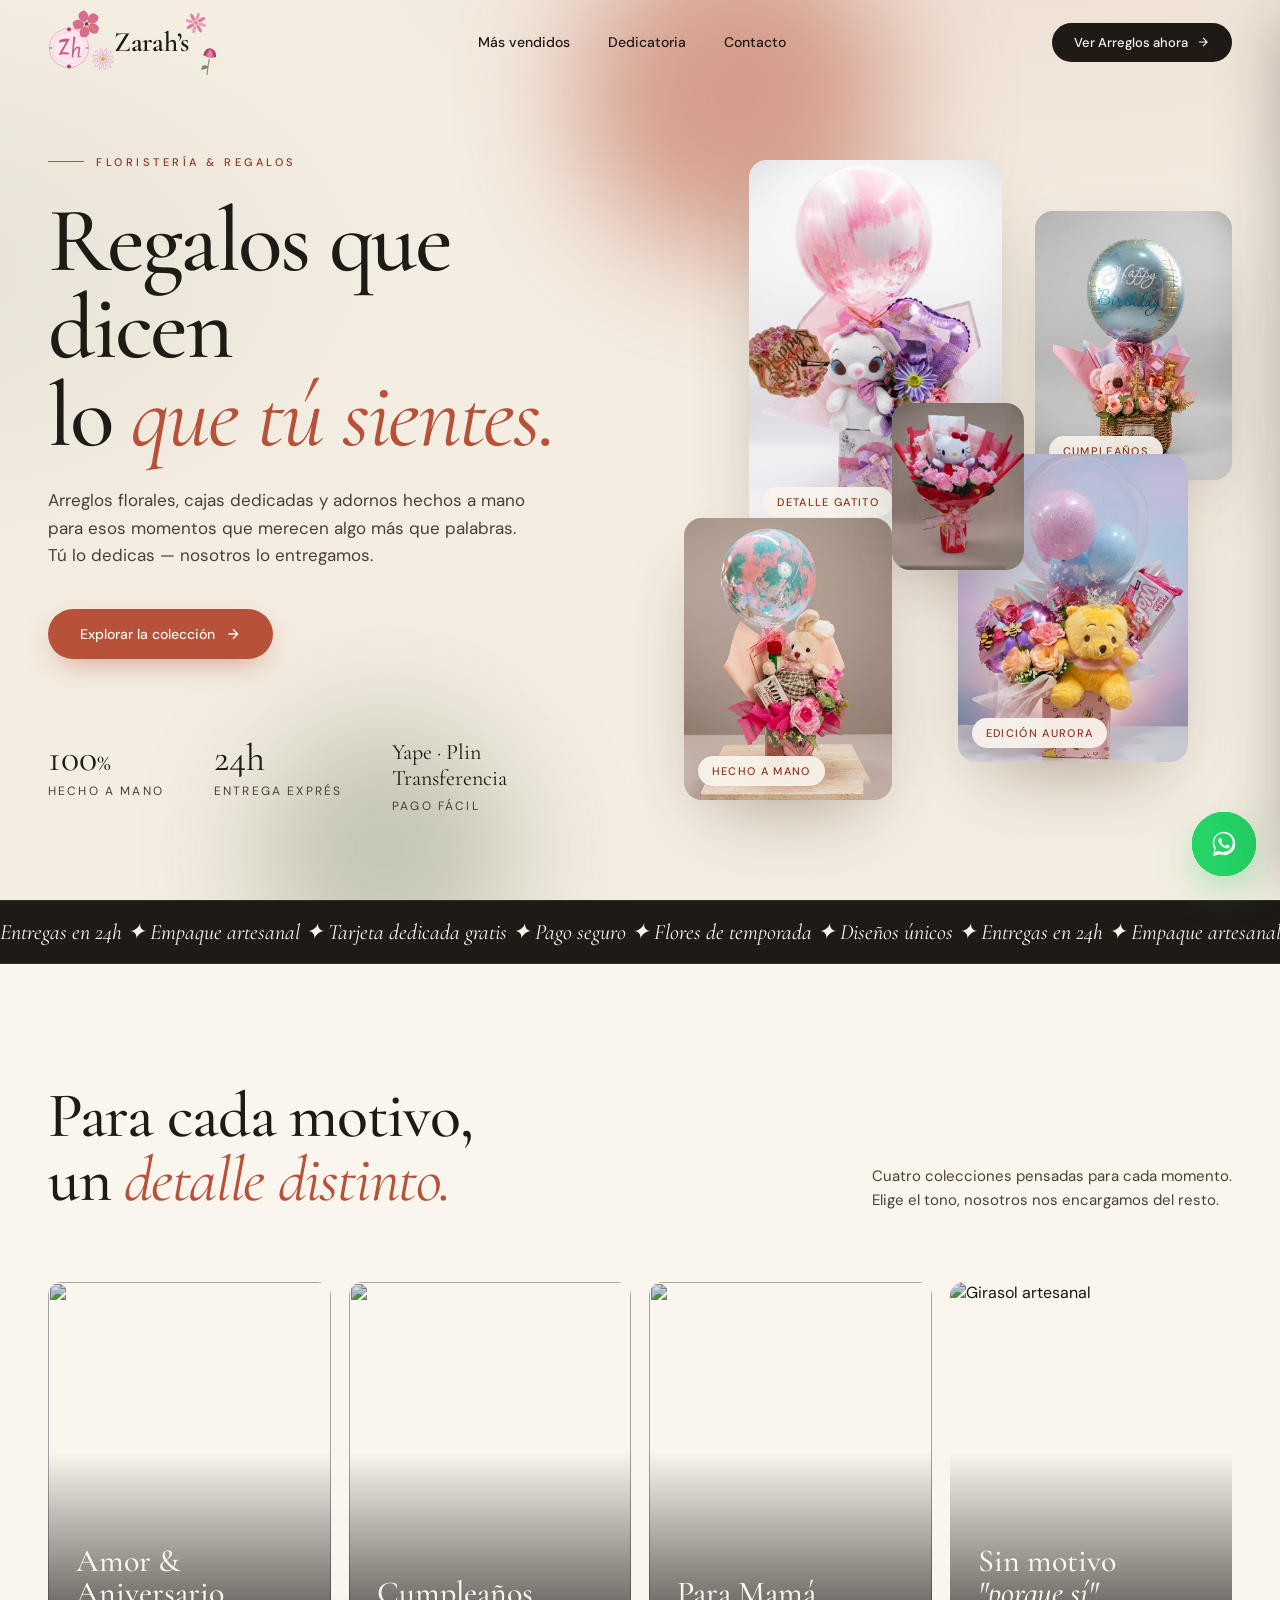
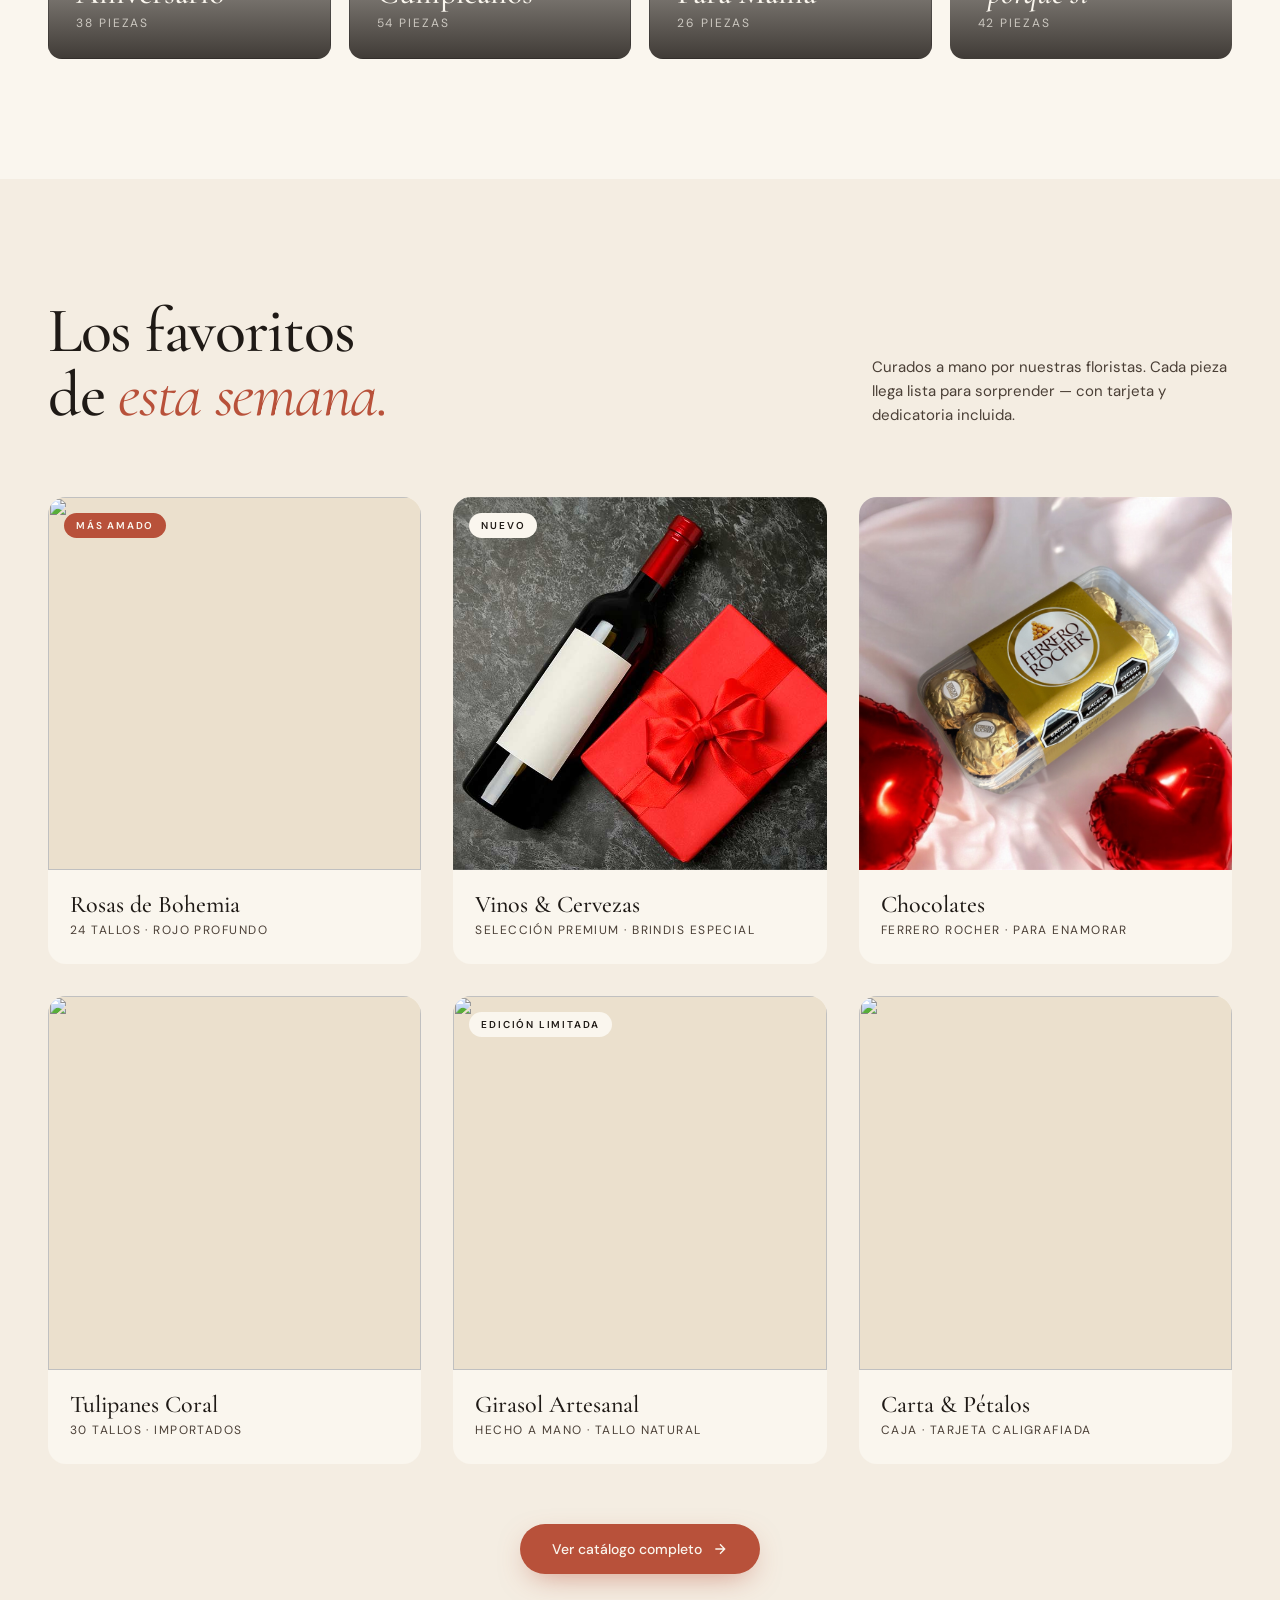
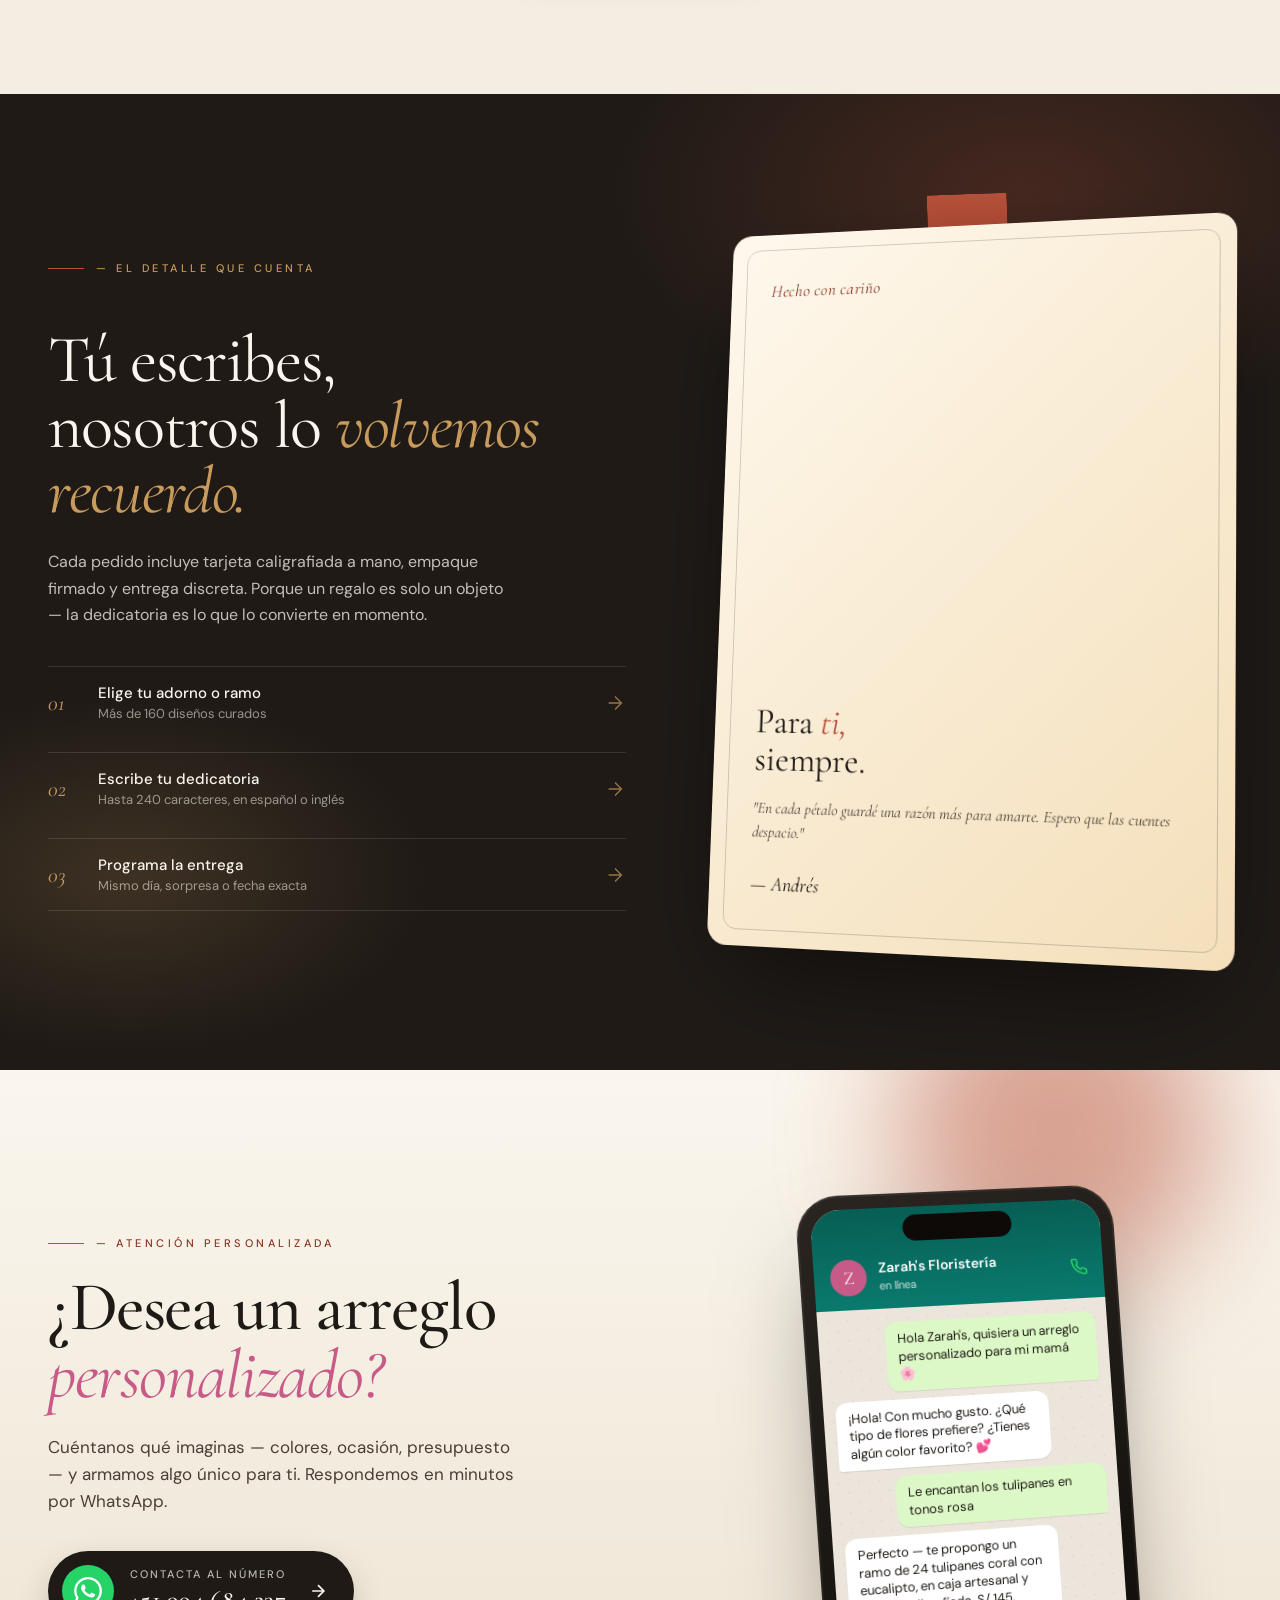
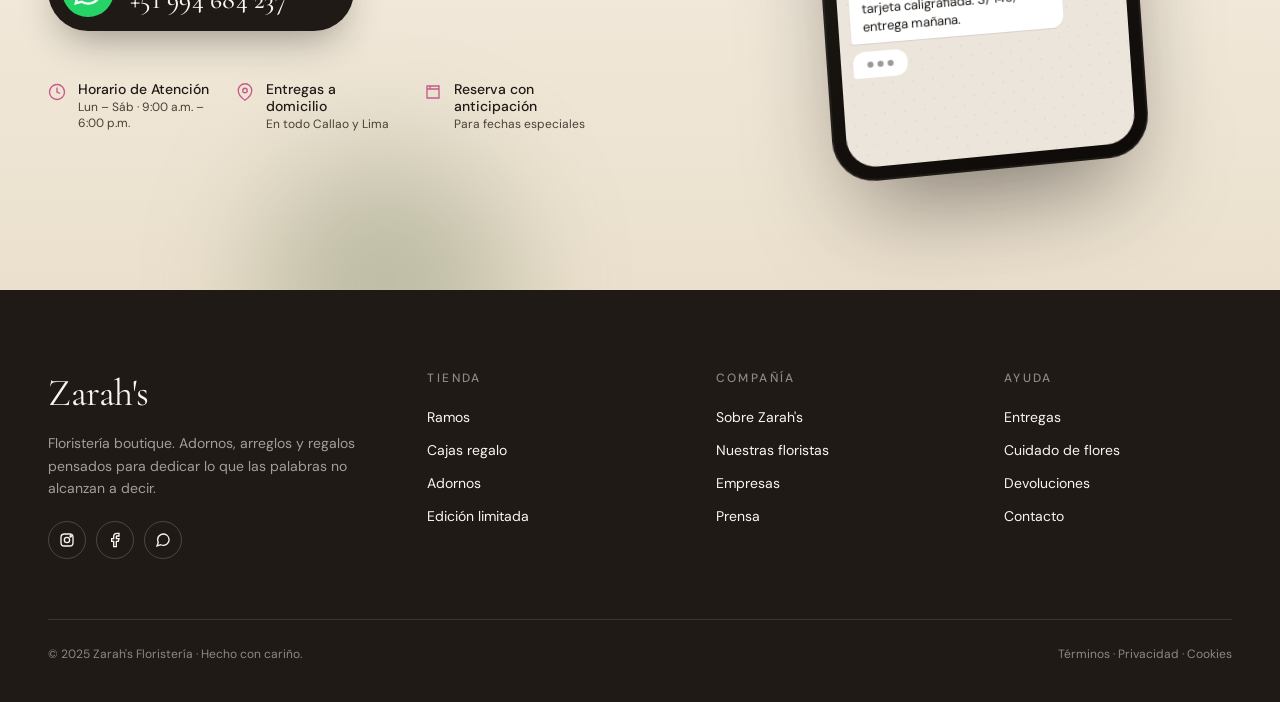
==== index.html @ 843eba50 "Rename Landing.html to index.html" ====
<!doctype html>
<html lang="es">
<head>
<meta charset="utf-8">
<meta name="viewport" content="width=device-width, initial-scale=1">
<title>Zarah's — Regalos & Adornos para dedicar momentos</title>
<link rel="preconnect" href="https://fonts.googleapis.com">
<link rel="preconnect" href="https://fonts.gstatic.com" crossorigin>
<link href="https://fonts.googleapis.com/css2?family=Cormorant+Garamond:ital,wght@0,400;0,500;0,600;1,400;1,500&family=DM+Sans:wght@400;500;600&display=swap" rel="stylesheet">
<link rel="stylesheet" href="styles.css">
<link rel="stylesheet" href="styles-2.css">
<link rel="stylesheet" href="contact.css">
<link rel="stylesheet" href="whatsapp.css">
<link rel="stylesheet" href="mobile.css">
</head>
<body>

<!-- ============ NAV ============ -->
<nav class="nav" id="nav">
  <div class="nav-logo">
    <span class="nav-logo-mark" style="color:#c75a87">
      <svg width="42" height="42" viewBox="0 0 44 44" fill="none">
        <!-- Soft rose halo -->
        <circle cx="22" cy="22" r="20.5" fill="#fde6ee"/>
        <circle cx="22" cy="22" r="20.5" stroke="currentColor" stroke-width="0.7" opacity="0.55"/>
        <circle cx="22" cy="22" r="17" stroke="currentColor" stroke-width="0.4" opacity="0.3"/>

        <!-- Top + bottom rose accents on the circle -->
        <g transform="translate(22 2.5)">
          <circle r="2.2" fill="#c75a87"/>
          <path d="M-1.8 -0.3 Q-1 -1.8, 0 -1.5 Q1 -1.8, 1.8 -0.3 Q1.8 0.9, 0.9 1.2 Q0 0.6, -0.9 1.2 Q-1.8 0.9, -1.8 -0.3 Z" fill="#a83e6c"/>
        </g>
        <g transform="translate(22 41.5)">
          <circle r="2.2" fill="#c75a87"/>
          <path d="M-1.8 -0.3 Q-1 -1.8, 0 -1.5 Q1 -1.8, 1.8 -0.3 Q1.8 0.9, 0.9 1.2 Q0 0.6, -0.9 1.2 Q-1.8 0.9, -1.8 -0.3 Z" fill="#a83e6c"/>
        </g>
        <!-- Side leaves -->
        <path d="M1 22 Q3 20.5, 5 22 Q3 23.5, 1 22 Z" fill="#7a8f5e"/>
        <path d="M43 22 Q41 20.5, 39 22 Q41 23.5, 43 22 Z" fill="#7a8f5e"/>

        <!-- Calligraphic Z -->
        <path d="M11.5 14.5 C 13 13, 16 12.4, 21 12.4 L 22.5 12.4 Q 22.8 13.2, 22 14 L 14.8 26.6 C 17.5 26.4, 20.5 26.6, 22.5 27.6 Q 22.4 28.6, 21.5 28.9 C 18 28.3, 14 28.5, 11.5 29.4 Q 11.2 28.7, 11.7 27.9 L 19 15.4 C 16.5 15.4, 14 15.7, 12.2 16.4 Q 11.4 15.6, 11.5 14.5 Z" fill="currentColor"/>
        <!-- Script h -->
        <path d="M27.5 10 Q 28.5 10, 28.6 11 L 27 23.5 Q 29 20.5, 31.5 20.5 Q 34.2 20.5, 33.7 23.3 L 32.6 30 Q 32.5 31, 33.2 31 Q 34 31, 34.8 29.8 L 35.3 30.1 Q 34.2 32, 32.5 32 Q 30.8 32, 31 30 L 32 23.6 Q 32.3 22.2, 31.2 22.2 Q 29.5 22.2, 28 24.5 Q 27.3 26, 26.8 28 L 26.4 32 L 24.7 32 L 26.5 10.8 Q 26.6 10, 27.5 10 Z" fill="currentColor"/>
      </svg>
    </span>

    <!-- Flowery wordmark -->
    <span class="nav-wordmark">
      <!-- HIBISCUS top-left -->
      <svg class="flor flor-hib" width="34" height="34" viewBox="0 0 30 30" aria-hidden="true">
        <g transform="translate(15 14)">
          <g transform="rotate(0)"><path d="M0 -2 C -4 -3, -5.5 -8, -3 -11 C 0 -12.5, 3 -12.5, 3 -11 C 5.5 -8, 4 -3, 0 -2 Z" fill="#d96b8e"/></g>
          <g transform="rotate(72)"><path d="M0 -2 C -4 -3, -5.5 -8, -3 -11 C 0 -12.5, 3 -12.5, 3 -11 C 5.5 -8, 4 -3, 0 -2 Z" fill="#d96b8e"/></g>
          <g transform="rotate(144)"><path d="M0 -2 C -4 -3, -5.5 -8, -3 -11 C 0 -12.5, 3 -12.5, 3 -11 C 5.5 -8, 4 -3, 0 -2 Z" fill="#d96b8e"/></g>
          <g transform="rotate(216)"><path d="M0 -2 C -4 -3, -5.5 -8, -3 -11 C 0 -12.5, 3 -12.5, 3 -11 C 5.5 -8, 4 -3, 0 -2 Z" fill="#d96b8e"/></g>
          <g transform="rotate(288)"><path d="M0 -2 C -4 -3, -5.5 -8, -3 -11 C 0 -12.5, 3 -12.5, 3 -11 C 5.5 -8, 4 -3, 0 -2 Z" fill="#d96b8e"/></g>
          <path d="M0 0 Q 3 4, 5 8" stroke="#c89b5c" stroke-width="0.8" fill="none" stroke-linecap="round"/>
          <circle cx="5.2" cy="8.2" r="0.7" fill="#c89b5c"/>
          <circle cx="3.5" cy="5.5" r="0.5" fill="#c89b5c"/>
          <circle r="1.6" fill="#8a3724"/>
        </g>
      </svg>

      <!-- COSMOS top-right -->
      <svg class="flor flor-cos" width="22" height="22" viewBox="0 0 22 22" aria-hidden="true">
        <g transform="translate(11 11)">
          <g transform="rotate(0)"><ellipse cx="0" cy="-6.5" rx="1.6" ry="4.2" fill="#e89bbc"/></g>
          <g transform="rotate(45)"><ellipse cx="0" cy="-6.5" rx="1.6" ry="4.2" fill="#d97da3"/></g>
          <g transform="rotate(90)"><ellipse cx="0" cy="-6.5" rx="1.6" ry="4.2" fill="#e89bbc"/></g>
          <g transform="rotate(135)"><ellipse cx="0" cy="-6.5" rx="1.6" ry="4.2" fill="#d97da3"/></g>
          <g transform="rotate(180)"><ellipse cx="0" cy="-6.5" rx="1.6" ry="4.2" fill="#e89bbc"/></g>
          <g transform="rotate(225)"><ellipse cx="0" cy="-6.5" rx="1.6" ry="4.2" fill="#d97da3"/></g>
          <g transform="rotate(270)"><ellipse cx="0" cy="-6.5" rx="1.6" ry="4.2" fill="#e89bbc"/></g>
          <g transform="rotate(315)"><ellipse cx="0" cy="-6.5" rx="1.6" ry="4.2" fill="#d97da3"/></g>
          <circle r="1.9" fill="#c89b5c"/>
        </g>
      </svg>

      <span class="word-text">Zarah&rsquo;s</span>

      <!-- MARGARITA bottom-left -->
      <svg class="flor flor-mar" width="22" height="22" viewBox="0 0 22 22" aria-hidden="true">
        <g transform="translate(11 11)">
          <g transform="rotate(0)"><ellipse cx="0" cy="-7" rx="1.1" ry="4" fill="#fff5fa" stroke="#c75a87" stroke-width="0.35"/></g>
          <g transform="rotate(30)"><ellipse cx="0" cy="-7" rx="1.1" ry="4" fill="#fff5fa" stroke="#c75a87" stroke-width="0.35"/></g>
          <g transform="rotate(60)"><ellipse cx="0" cy="-7" rx="1.1" ry="4" fill="#fff5fa" stroke="#c75a87" stroke-width="0.35"/></g>
          <g transform="rotate(90)"><ellipse cx="0" cy="-7" rx="1.1" ry="4" fill="#fff5fa" stroke="#c75a87" stroke-width="0.35"/></g>
          <g transform="rotate(120)"><ellipse cx="0" cy="-7" rx="1.1" ry="4" fill="#fff5fa" stroke="#c75a87" stroke-width="0.35"/></g>
          <g transform="rotate(150)"><ellipse cx="0" cy="-7" rx="1.1" ry="4" fill="#fff5fa" stroke="#c75a87" stroke-width="0.35"/></g>
          <g transform="rotate(180)"><ellipse cx="0" cy="-7" rx="1.1" ry="4" fill="#fff5fa" stroke="#c75a87" stroke-width="0.35"/></g>
          <g transform="rotate(210)"><ellipse cx="0" cy="-7" rx="1.1" ry="4" fill="#fff5fa" stroke="#c75a87" stroke-width="0.35"/></g>
          <g transform="rotate(240)"><ellipse cx="0" cy="-7" rx="1.1" ry="4" fill="#fff5fa" stroke="#c75a87" stroke-width="0.35"/></g>
          <g transform="rotate(270)"><ellipse cx="0" cy="-7" rx="1.1" ry="4" fill="#fff5fa" stroke="#c75a87" stroke-width="0.35"/></g>
          <g transform="rotate(300)"><ellipse cx="0" cy="-7" rx="1.1" ry="4" fill="#fff5fa" stroke="#c75a87" stroke-width="0.35"/></g>
          <g transform="rotate(330)"><ellipse cx="0" cy="-7" rx="1.1" ry="4" fill="#fff5fa" stroke="#c75a87" stroke-width="0.35"/></g>
          <circle r="2.2" fill="#e8a85c"/>
        </g>
      </svg>

      <!-- TULIPÁN bottom-right -->
      <svg class="flor flor-tul" width="20" height="30" viewBox="0 0 22 32" aria-hidden="true">
        <path d="M11 14 Q 10.5 22, 11 31" stroke="#7a8f5e" stroke-width="1.2" fill="none" stroke-linecap="round"/>
        <path d="M11 22 Q 3 19, 4 27 Q 9 25, 11 24 Z" fill="#7a8f5e"/>
        <path d="M4 11 C 4 7, 6 2, 11 2 C 16 2, 18 7, 18 11 Z" fill="#a83e6c"/>
        <path d="M7 12 C 7 9, 8 3, 11 3 C 14 3, 15 9, 15 12 Z" fill="#d96b8e"/>
        <path d="M9 11 C 9 8, 9.5 5, 11 5 C 12.5 5, 13 8, 13 11 Z" fill="#e89bbc" opacity="0.55"/>
      </svg>
    </span>
  </div>
  <div class="nav-links">
    <a href="#prod">Más vendidos</a>
    <a href="#dedi">Dedicatoria</a>
    <a href="#contact">Contacto</a>
  </div>
  <a href="Productos.html" class="nav-cta">
    Ver Arreglos ahora
    <svg width="14" height="14" viewBox="0 0 24 24" fill="none" stroke="currentColor" stroke-width="2"><path d="M5 12h14m-7-7l7 7-7 7"/></svg>
  </a>
  <button class="nav-burger" id="navBurger" aria-label="Menú">
    <svg viewBox="0 0 24 24" fill="none" stroke="currentColor" stroke-width="2"><path d="M3 6h18M3 12h18M3 18h18"/></svg>
  </button>
</nav>

<!-- Mobile menu -->
<div class="mobile-menu-overlay" id="mobileMenuOverlay"></div>
<div class="mobile-menu" id="mobileMenu">
  <button class="mobile-menu-close" id="mobileMenuClose" aria-label="Cerrar">
    <svg width="22" height="22" viewBox="0 0 24 24" fill="none" stroke="currentColor" stroke-width="2"><path d="M6 6l12 12M18 6L6 18"/></svg>
  </button>
  <a href="#prod">Más vendidos</a>
  <a href="#dedi">Dedicatoria</a>
  <a href="#contact">Contacto</a>
  <a href="Productos.html" class="cta-mobile">Ver Arreglos ahora</a>
</div>

<!-- ============ HERO ============ -->
<section class="hero">
  <div class="orb a"></div>
  <div class="orb b"></div>

  <div class="hero-copy">
    <div class="hero-eyebrow eyebrow">Floristería &amp; Regalos</div>
    <h1 class="hero-title">
      <span class="word">Regalos</span>
      <span class="word">que</span>
      <span class="word">dicen</span>
      <br>
      <span class="word">lo</span>
      <span class="word"><em>que tú sientes.</em></span>
    </h1>
    <p class="hero-sub">
      Arreglos florales, cajas dedicadas y adornos hechos a mano para esos
      momentos que merecen algo más que palabras. Tú lo dedicas — nosotros lo entregamos.
    </p>
    <div class="hero-actions">
      <a href="Productos.html" class="btn-primary">
        Explorar la colección
        <svg width="16" height="16" viewBox="0 0 24 24" fill="none" stroke="currentColor" stroke-width="2"><path d="M5 12h14m-7-7l7 7-7 7"/></svg>
      </a>
    </div>
    <div class="hero-meta">
      <div>
        <div class="stat-num">100<span style="font-size:24px">%</span></div>
        <div class="stat-lbl">Hecho a mano</div>
      </div>
      <div>
        <div class="stat-num">24h</div>
        <div class="stat-lbl">Entrega exprés</div>
      </div>
      <div>
        <div class="stat-num" style="font-size:22px; line-height:1.2">Yape · Plin<br>Transferencia</div>
        <div class="stat-lbl">Pago fácil</div>
      </div>
    </div>
  </div>

  <!-- Mosaic -->
  <div class="mosaic">
    <div class="tile t1">
      <img src="hero/gatito.jpg" alt="Adorno con gatito blanco y globo rosa">
      <span class="tile-tag">Detalle gatito</span>
    </div>
    <div class="tile t2">
      <img src="hero/koala.jpg" alt="Canasta con koala y globo Happy Birthday">
      <span class="tile-tag">Cumpleaños</span>
    </div>
    <div class="tile t3">
      <img src="hero/conejo.jpg" alt="Adorno con conejo y globo confetti">
      <span class="tile-tag">Hecho a mano</span>
    </div>
    <div class="tile t4">
      <img src="hero/pooh.jpg" alt="Adorno con Winnie Pooh y rosas pastel">
      <span class="tile-tag">Edición Aurora</span>
    </div>
    <div class="tile t5">
      <img src="hero/kitty.jpg" alt="Florero rojo con Hello Kitty y rosas">
    </div>
  </div>
</section>

<!-- Ticker -->
<div class="ticker">
  <div class="ticker-track">
    <span>
      Entregas en 24h ✦ Empaque artesanal ✦ Tarjeta dedicada gratis ✦ Pago seguro ✦ Flores de temporada ✦ Diseños únicos ✦
      Entregas en 24h ✦ Empaque artesanal ✦ Tarjeta dedicada gratis ✦ Pago seguro ✦ Flores de temporada ✦ Diseños únicos ✦
    </span>
  </div>
</div>

<!-- ============ CATEGORIES ============ -->
<section class="cats" id="cats">
  <div class="section-head reveal">
    <h2>Para cada motivo,<br>un <em>detalle distinto.</em></h2>
    <p>Cuatro colecciones pensadas para cada momento. Elige el tono, nosotros nos encargamos del resto.</p>
  </div>
  <div class="cats-grid">
    <a class="cat reveal" href="Productos.html">
      <img src="https://images.unsplash.com/photo-1518895949257-7621c3c786d7?w=700&q=80" alt="">
      <div class="cat-overlay">
        <span class="num">— 01</span>
        <h3>Amor &amp;<br>Aniversario</h3>
        <div class="ct">38 piezas</div>
        <div class="cat-arrow">
          <svg width="16" height="16" viewBox="0 0 24 24" fill="none" stroke="currentColor" stroke-width="2"><path d="M5 12h14m-7-7l7 7-7 7"/></svg>
        </div>
      </div>
    </a>
    <a class="cat reveal" href="Productos.html">
      <img src="https://images.unsplash.com/photo-1530092285049-1c42085fd395?w=700&q=80" alt="">
      <div class="cat-overlay">
        <span class="num">— 02</span>
        <h3>Cumpleaños</h3>
        <div class="ct">54 piezas</div>
        <div class="cat-arrow">
          <svg width="16" height="16" viewBox="0 0 24 24" fill="none" stroke="currentColor" stroke-width="2"><path d="M5 12h14m-7-7l7 7-7 7"/></svg>
        </div>
      </div>
    </a>
    <a class="cat reveal" href="Productos.html">
      <img src="https://images.unsplash.com/photo-1606041008023-472dfb5e530f?w=700&q=80" alt="">
      <div class="cat-overlay">
        <span class="num">— 03</span>
        <h3>Para Mamá</h3>
        <div class="ct">26 piezas</div>
        <div class="cat-arrow">
          <svg width="16" height="16" viewBox="0 0 24 24" fill="none" stroke="currentColor" stroke-width="2"><path d="M5 12h14m-7-7l7 7-7 7"/></svg>
        </div>
      </div>
    </a>
    <a class="cat reveal" href="Productos.html">
      <img src="https://images.unsplash.com/photo-1597848212624-a19eb35e2651?w=700&q=80" alt="Girasol artesanal">
      <div class="cat-overlay">
        <span class="num">— 04</span>
        <h3>Sin motivo<br><em style="font-style:italic;font-family:var(--serif)">"porque sí"</em></h3>
        <div class="ct">42 piezas</div>
        <div class="cat-arrow">
          <svg width="16" height="16" viewBox="0 0 24 24" fill="none" stroke="currentColor" stroke-width="2"><path d="M5 12h14m-7-7l7 7-7 7"/></svg>
        </div>
      </div>
    </a>
  </div>
</section>

<!-- ============ PRODUCTS ============ -->
<section class="products" id="prod">
  <div class="section-head reveal">
    <h2>Los favoritos<br>de <em>esta semana.</em></h2>
    <p>Curados a mano por nuestras floristas. Cada pieza llega lista para sorprender — con tarjeta y dedicatoria incluida.</p>
  </div>

  <div class="product-grid">
    <a class="product reveal" href="Productos.html">
      <div class="product-img">
        <img src="https://images.unsplash.com/photo-1518895949257-7621c3c786d7?w=700&q=80" alt="">
        <span class="product-badge hot">Más amado</span>
      </div>
      <div class="product-body">
        <div>
          <h3 class="product-name">Rosas de Bohemia</h3>
          <div class="product-cat">24 tallos · Rojo profundo</div>
        </div>
      </div>
    </a>

    <a class="product reveal" href="Productos.html">
      <div class="product-img">
        <img src="hero/vinos.png" alt="Botella de vino tinto con caja de regalo roja">
        <span class="product-badge">Nuevo</span>
      </div>
      <div class="product-body">
        <div>
          <h3 class="product-name">Vinos &amp; Cervezas</h3>
          <div class="product-cat">Selección premium · Brindis especial</div>
        </div>
      </div>
    </a>

    <a class="product reveal" href="Productos.html">
      <div class="product-img">
        <img src="hero/ferrero.jpeg" alt="Caja de chocolates Ferrero Rocher con globos corazón">
      </div>
      <div class="product-body">
        <div>
          <h3 class="product-name">Chocolates</h3>
          <div class="product-cat">Ferrero Rocher · Para enamorar</div>
        </div>
      </div>
    </a>

    <a class="product reveal" href="Productos.html">
      <div class="product-img">
        <img src="https://images.unsplash.com/photo-1520763185298-1b434c919102?w=700&q=80" alt="">
      </div>
      <div class="product-body">
        <div>
          <h3 class="product-name">Tulipanes Coral</h3>
          <div class="product-cat">30 tallos · Importados</div>
        </div>
      </div>
    </a>

    <a class="product reveal" href="Productos.html">
      <div class="product-img">
        <img src="https://images.unsplash.com/photo-1597848212624-a19eb35e2651?w=700&q=80" alt="">
        <span class="product-badge">Edición limitada</span>
      </div>
      <div class="product-body">
        <div>
          <h3 class="product-name">Girasol Artesanal</h3>
          <div class="product-cat">Hecho a mano · Tallo natural</div>
        </div>
      </div>
    </a>

    <a class="product reveal" href="Productos.html">
      <div class="product-img">
        <img src="https://images.unsplash.com/photo-1465495976277-4387d4b0b4c6?w=700&q=80" alt="">
      </div>
      <div class="product-body">
        <div>
          <h3 class="product-name">Carta &amp; Pétalos</h3>
          <div class="product-cat">Caja · Tarjeta caligrafiada</div>
        </div>
      </div>
    </a>
  </div>

  <div style="display:flex;justify-content:center;margin-top:60px">
    <a href="Productos.html" class="btn-primary">
      Ver catálogo completo
      <svg width="16" height="16" viewBox="0 0 24 24" fill="none" stroke="currentColor" stroke-width="2"><path d="M5 12h14m-7-7l7 7-7 7"/></svg>
    </a>
  </div>
</section>

<!-- ============ DEDICATION ============ -->
<section class="dedication" id="dedi">
  <div class="dedi-wrap">
    <div class="dedi-copy reveal">
      <div class="hero-eyebrow eyebrow" style="color:var(--gold)">— El detalle que cuenta</div>
      <h2 style="margin-top:24px">Tú escribes,<br>nosotros lo <em>volvemos</em><br><em>recuerdo.</em></h2>
      <p>Cada pedido incluye tarjeta caligrafiada a mano, empaque firmado y entrega discreta. Porque un regalo es solo un objeto — la dedicatoria es lo que lo convierte en momento.</p>

      <div class="dedi-steps">
        <div class="dedi-step">
          <div class="n">01</div>
          <div class="text">
            <div class="t">Elige tu adorno o ramo</div>
            <div class="d">Más de 160 diseños curados</div>
          </div>
          <svg class="ic" width="22" height="22" viewBox="0 0 24 24" fill="none" stroke="currentColor" stroke-width="1.5"><path d="M5 12h14m-7-7l7 7-7 7"/></svg>
        </div>
        <div class="dedi-step">
          <div class="n">02</div>
          <div class="text">
            <div class="t">Escribe tu dedicatoria</div>
            <div class="d">Hasta 240 caracteres, en español o inglés</div>
          </div>
          <svg class="ic" width="22" height="22" viewBox="0 0 24 24" fill="none" stroke="currentColor" stroke-width="1.5"><path d="M5 12h14m-7-7l7 7-7 7"/></svg>
        </div>
        <div class="dedi-step">
          <div class="n">03</div>
          <div class="text">
            <div class="t">Programa la entrega</div>
            <div class="d">Mismo día, sorpresa o fecha exacta</div>
          </div>
          <svg class="ic" width="22" height="22" viewBox="0 0 24 24" fill="none" stroke="currentColor" stroke-width="1.5"><path d="M5 12h14m-7-7l7 7-7 7"/></svg>
        </div>
      </div>
    </div>

    <div class="giftcard reveal">
      <div class="gc-ribbon"></div>
      <div class="gc-inner">
        <div class="gc-content">
          <div class="gc-mark">Hecho con cariño</div>
          <div class="gc-greet">Para <em>ti,</em><br>siempre.</div>
          <div class="gc-msg">"En cada pétalo guardé una razón más para amarte. Espero que las cuentes despacio."</div>
          <div class="gc-sig">— Andrés</div>
        </div>
      </div>
    </div>
  </div>
</section>

<!-- ============ CONTACT ============ -->
<section class="contact-cta" id="contact">
  <div class="orb a" style="top:-100px; right:5%"></div>
  <div class="orb b" style="bottom:-120px; right:30%"></div>

  <div class="contact-wrap">
    <div class="contact-copy reveal">
      <div class="hero-eyebrow eyebrow" style="margin-bottom:24px">— Atención personalizada</div>
      <h2>¿Desea un arreglo<br><em>personalizado?</em></h2>
      <p>Cuéntanos qué imaginas — colores, ocasión, presupuesto — y armamos algo único para ti. Respondemos en minutos por WhatsApp.</p>

      <a class="contact-btn" href="https://wa.me/51994684237?text=Hola%20Zarah's%2C%20quisiera%20un%20arreglo%20personalizado" target="_blank" rel="noopener">
        <span class="contact-btn-ic">
          <svg width="28" height="28" viewBox="0 0 24 24" fill="currentColor">
            <path d="M.057 24l1.687-6.163a11.867 11.867 0 0 1-1.587-5.946C.16 5.335 5.495 0 12.05 0a11.817 11.817 0 0 1 8.413 3.488 11.824 11.824 0 0 1 3.48 8.414c-.003 6.557-5.338 11.892-11.893 11.892a11.9 11.9 0 0 1-5.688-1.448L.057 24zm6.597-3.807c1.676.995 3.276 1.591 5.392 1.592 5.448 0 9.886-4.434 9.889-9.885.002-5.462-4.415-9.89-9.881-9.892-5.452 0-9.887 4.434-9.889 9.884-.001 2.225.651 3.891 1.746 5.634l-.999 3.648 3.742-.981zm11.387-5.464c-.074-.124-.272-.198-.57-.347-.297-.149-1.758-.868-2.031-.967-.272-.099-.47-.149-.669.149-.198.297-.768.967-.941 1.165-.173.198-.347.223-.644.074-.297-.149-1.255-.462-2.39-1.475-.883-.788-1.48-1.761-1.653-2.059-.173-.297-.018-.458.13-.606.134-.133.297-.347.446-.521.151-.172.2-.296.3-.495.099-.198.05-.372-.025-.521-.075-.149-.669-1.612-.916-2.207-.242-.579-.487-.501-.669-.51l-.57-.01c-.198 0-.52.074-.792.372s-1.04 1.016-1.04 2.479 1.065 2.876 1.213 3.074c.149.198 2.095 3.2 5.076 4.487.709.306 1.263.489 1.694.626.712.226 1.36.194 1.872.118.571-.085 1.758-.719 2.006-1.413.248-.694.248-1.289.173-1.413z"/>
          </svg>
        </span>
        <span class="contact-btn-text">
          <span class="lbl">Contacta al número</span>
          <span class="num">+51 994 684 237</span>
        </span>
        <svg class="contact-btn-arrow" width="20" height="20" viewBox="0 0 24 24" fill="none" stroke="currentColor" stroke-width="2"><path d="M5 12h14m-7-7l7 7-7 7"/></svg>
      </a>

      <div class="contact-meta">
        <div class="contact-meta-item">
          <svg width="18" height="18" viewBox="0 0 24 24" fill="none" stroke="currentColor" stroke-width="1.8"><circle cx="12" cy="12" r="10"/><path d="M12 6v6l4 2"/></svg>
          <div>
            <div class="t">Horario de Atención</div>
            <div class="d">Lun – Sáb · 9:00 a.m. – 6:00 p.m.</div>
          </div>
        </div>
        <div class="contact-meta-item">
          <svg width="18" height="18" viewBox="0 0 24 24" fill="none" stroke="currentColor" stroke-width="1.8"><path d="M21 10c0 7-9 13-9 13s-9-6-9-13a9 9 0 0 1 18 0z"/><circle cx="12" cy="10" r="3"/></svg>
          <div>
            <div class="t">Entregas a domicilio</div>
            <div class="d">En todo Callao y Lima</div>
          </div>
        </div>
        <div class="contact-meta-item">
          <svg width="18" height="18" viewBox="0 0 24 24" fill="none" stroke="currentColor" stroke-width="1.8"><path d="M4 4h16v16H4z"/><path d="M4 8h16M8 4v4"/></svg>
          <div>
            <div class="t">Reserva con anticipación</div>
            <div class="d">Para fechas especiales</div>
          </div>
        </div>
      </div>
    </div>

    <!-- Phone mockup -->
    <div class="contact-phone reveal">
      <div class="phone">
        <div class="phone-notch"></div>
        <div class="phone-screen">
          <div class="chat-header">
            <div class="chat-av">Z</div>
            <div>
              <div class="chat-name">Zarah's Floristería</div>
              <div class="chat-status">en línea</div>
            </div>
            <svg width="18" height="18" viewBox="0 0 24 24" fill="none" stroke="currentColor" stroke-width="2" style="margin-left:auto;color:#25D366"><path d="M22 16.92v3a2 2 0 0 1-2.18 2 19.79 19.79 0 0 1-8.63-3.07 19.5 19.5 0 0 1-6-6 19.79 19.79 0 0 1-3.07-8.67A2 2 0 0 1 4.11 2h3a2 2 0 0 1 2 1.72 12.84 12.84 0 0 0 .7 2.81 2 2 0 0 1-.45 2.11L8.09 9.91a16 16 0 0 0 6 6l1.27-1.27a2 2 0 0 1 2.11-.45 12.84 12.84 0 0 0 2.81.7A2 2 0 0 1 22 16.92z"/></svg>
          </div>
          <div class="chat-body">
            <div class="bubble in">Hola Zarah's, quisiera un arreglo personalizado para mi mamá 🌸</div>
            <div class="bubble out">¡Hola! Con mucho gusto. ¿Qué tipo de flores prefiere? ¿Tienes algún color favorito? 💕</div>
            <div class="bubble in">Le encantan los tulipanes en tonos rosa</div>
            <div class="bubble out">Perfecto — te propongo un ramo de 24 tulipanes coral con eucalipto, en caja artesanal y tarjeta caligrafiada. S/ 145, entrega mañana.</div>
            <div class="typing">
              <span></span><span></span><span></span>
            </div>
          </div>
        </div>
      </div>
    </div>
  </div>
</section>

<!-- ============ FOOTER ============ -->
<footer>
  <div class="foot-grid">
    <div class="foot-brand">
      <div class="logo">Zarah's</div>
      <p>Floristería boutique. Adornos, arreglos y regalos pensados para dedicar lo que las palabras no alcanzan a decir.</p>
      <div class="foot-social">
        <a href="#" aria-label="Instagram"><svg width="16" height="16" viewBox="0 0 24 24" fill="none" stroke="currentColor" stroke-width="2"><rect x="3" y="3" width="18" height="18" rx="5"/><circle cx="12" cy="12" r="4"/><circle cx="17.5" cy="6.5" r="1" fill="currentColor"/></svg></a>
        <a href="#" aria-label="Facebook"><svg width="16" height="16" viewBox="0 0 24 24" fill="none" stroke="currentColor" stroke-width="2"><path d="M18 2h-3a5 5 0 0 0-5 5v3H7v4h3v8h4v-8h3l1-4h-4V7a1 1 0 0 1 1-1h3z"/></svg></a>
        <a href="#" aria-label="WhatsApp"><svg width="16" height="16" viewBox="0 0 24 24" fill="none" stroke="currentColor" stroke-width="2"><path d="M21 11.5a8.38 8.38 0 0 1-.9 3.8 8.5 8.5 0 0 1-7.6 4.7 8.38 8.38 0 0 1-3.8-.9L3 21l1.9-5.7a8.38 8.38 0 0 1-.9-3.8 8.5 8.5 0 0 1 4.7-7.6 8.38 8.38 0 0 1 3.8-.9h.5a8.48 8.48 0 0 1 8 8z"/></svg></a>
      </div>
    </div>
    <div>
      <h4>Tienda</h4>
      <ul>
        <li><a href="#">Ramos</a></li>
        <li><a href="#">Cajas regalo</a></li>
        <li><a href="#">Adornos</a></li>
        <li><a href="#">Edición limitada</a></li>
      </ul>
    </div>
    <div>
      <h4>Compañía</h4>
      <ul>
        <li><a href="#">Sobre Zarah's</a></li>
        <li><a href="#">Nuestras floristas</a></li>
        <li><a href="#">Empresas</a></li>
        <li><a href="#">Prensa</a></li>
      </ul>
    </div>
    <div>
      <h4>Ayuda</h4>
      <ul>
        <li><a href="#">Entregas</a></li>
        <li><a href="#">Cuidado de flores</a></li>
        <li><a href="#">Devoluciones</a></li>
        <li><a href="#">Contacto</a></li>
      </ul>
    </div>
  </div>
  <div class="foot-bottom">
    <div>© 2025 Zarah's Floristería · Hecho con cariño.</div>
    <div>Términos · Privacidad · Cookies</div>
  </div>
</footer>

<!-- ============ WHATSAPP FLOAT ============ -->
<a href="https://wa.me/51994684237?text=Hola%20Zarah's%2C%20quisiera%20hacer%20una%20consulta" target="_blank" rel="noopener" class="wa-float" aria-label="Consultas por WhatsApp">
  <span class="wa-bubble">
    <span class="wa-title">Consultas aquí</span>
    <span class="wa-num">+51 994 684 237</span>
  </span>
  <span class="wa-icon">
    <svg width="30" height="30" viewBox="0 0 32 32" fill="currentColor">
      <path d="M16.003 3C9.374 3 3.995 8.379 3.995 15.008c0 2.358.687 4.65 1.99 6.626L4 29l7.55-1.96a12.06 12.06 0 0 0 4.453.84h.005c6.628 0 12.007-5.379 12.007-12.008C28.015 8.379 22.636 3 16.003 3zm0 21.882h-.004a9.882 9.882 0 0 1-5.04-1.382l-.36-.214-4.48 1.164 1.196-4.366-.234-.376a9.84 9.84 0 0 1-1.508-5.252c0-5.45 4.44-9.882 9.892-9.882 2.642 0 5.124 1.03 6.992 2.9a9.808 9.808 0 0 1 2.892 6.99c-.002 5.45-4.44 9.882-9.346 9.882zm5.42-7.396c-.296-.148-1.756-.866-2.028-.964-.272-.1-.47-.148-.668.148-.198.296-.766.964-.94 1.162-.174.198-.346.222-.642.074-.296-.148-1.252-.462-2.386-1.474-.882-.786-1.476-1.756-1.65-2.052-.174-.296-.018-.456.13-.604.134-.132.296-.346.444-.52.148-.174.198-.296.296-.494.1-.198.05-.372-.024-.52-.074-.148-.668-1.612-.916-2.206-.24-.578-.486-.5-.668-.51l-.57-.01a1.09 1.09 0 0 0-.792.372c-.272.296-1.04 1.016-1.04 2.478 0 1.462 1.066 2.874 1.214 3.072.148.198 2.096 3.2 5.078 4.488.71.306 1.264.488 1.696.626.712.226 1.36.194 1.872.118.572-.086 1.756-.718 2.004-1.412.248-.694.248-1.288.174-1.412-.074-.124-.272-.198-.568-.346z"/>
    </svg>
  </span>
</a>

<script>
  // Nav scroll
  const nav = document.getElementById('nav');
  window.addEventListener('scroll', () => {
    nav.classList.toggle('scrolled', window.scrollY > 30);
  });

  // Mobile menu
  const mmenu = document.getElementById('mobileMenu');
  const movrl = document.getElementById('mobileMenuOverlay');
  const openM = () => { mmenu.classList.add('open'); movrl.classList.add('open'); };
  const closeM = () => { mmenu.classList.remove('open'); movrl.classList.remove('open'); };
  document.getElementById('navBurger').onclick = openM;
  document.getElementById('mobileMenuClose').onclick = closeM;
  movrl.onclick = closeM;
  mmenu.querySelectorAll('a').forEach(a => a.addEventListener('click', closeM));

  // Reveal on scroll
  const io = new IntersectionObserver((entries) => {
    entries.forEach(e => {
      if (e.isIntersecting) {
        e.target.classList.add('in');
        io.unobserve(e.target);
      }
    });
  }, { threshold: 0.12 });
  document.querySelectorAll('.reveal').forEach(el => io.observe(el));

  // Parallax mosaic (subtle on cursor)
  const mosaic = document.querySelector('.mosaic');
  if (mosaic && window.matchMedia('(min-width: 980px)').matches) {
    document.addEventListener('mousemove', (e) => {
      const cx = (e.clientX / window.innerWidth) - 0.5;
      const cy = (e.clientY / window.innerHeight) - 0.5;
      mosaic.querySelectorAll('.tile').forEach((t, i) => {
        const f = (i + 1) * 4;
        t.style.translate = `${cx * f}px ${cy * f}px`;
      });
    });
  }
</script>

</body>
</html>
---- styles.css ----
/* ============ Tokens ============ */
:root {
  --bg: #f4ede2;
  --bg-warm: #ebe0cd;
  --ink: #1f1a16;
  --ink-soft: #4a3f36;
  --accent: #b8513a;     /* terracota */
  --accent-deep: #8a3724;
  --gold: #c89b5c;
  --sage: #6b7a5a;
  --cream: #faf6ee;
  --line: rgba(31, 26, 22, 0.12);
  --shadow-lg: 0 30px 80px -30px rgba(74, 50, 36, 0.45);
  --shadow-md: 0 14px 40px -18px rgba(74, 50, 36, 0.35);
  --serif: "Cormorant Garamond", "Times New Roman", serif;
  --sans: "DM Sans", system-ui, sans-serif;
  --mono: "JetBrains Mono", ui-monospace, monospace;
}

* { box-sizing: border-box; margin: 0; padding: 0; }
html, body {
  background: var(--bg);
  color: var(--ink);
  font-family: var(--sans);
  -webkit-font-smoothing: antialiased;
  overflow-x: hidden;
}
body {
  background-image:
    radial-gradient(1200px 600px at 80% -10%, rgba(184,81,58,0.10), transparent 60%),
    radial-gradient(900px 500px at -10% 30%, rgba(107,122,90,0.10), transparent 60%);
  background-attachment: fixed;
}
img { display: block; max-width: 100%; }
button { font-family: inherit; cursor: pointer; border: none; background: none; color: inherit; }
a { color: inherit; text-decoration: none; }

.serif { font-family: var(--serif); font-weight: 500; letter-spacing: -0.01em; }
.eyebrow {
  font-family: var(--sans);
  text-transform: uppercase;
  font-size: 11px;
  letter-spacing: 0.32em;
  color: var(--accent-deep);
  font-weight: 500;
}

/* ============ Nav ============ */
.nav {
  position: fixed; top: 0; left: 0; right: 0; z-index: 60;
  display: flex; align-items: center; justify-content: space-between;
  padding: 22px 48px;
  transition: background .35s ease, backdrop-filter .35s ease, padding .35s ease;
}
.nav.scrolled {
  background: rgba(244, 237, 226, 0.82);
  backdrop-filter: blur(14px);
  padding: 14px 48px;
  border-bottom: 1px solid var(--line);
}
.nav-logo {
  font-family: var(--serif);
  font-size: 28px;
  font-weight: 600;
  letter-spacing: -0.01em;
  display: flex; align-items: center; gap: 10px;
}
.nav-wordmark {
  position: relative;
  display: inline-flex;
  align-items: center;
  padding: 6px 22px 6px 26px;
}
.flor {
  position: absolute;
  pointer-events: none;
  z-index: 1;
}
.flor-hib { top: -14px; left: -18px; transform: rotate(-22deg); }
.flor-cos { top: -10px; right: 4px; transform: rotate(15deg); }
.flor-mar { bottom: -8px; left: 4px; transform: rotate(-12deg); }
.flor-tul { bottom: -14px; right: -8px; transform: rotate(8deg); }
.word-text {
  display: inline-block;
  line-height: 1;
  position: relative;
  z-index: 2;
}
@media (max-width: 700px) {
  .flor-cos, .flor-mar { display: none; }
  .flor-hib { width: 26px; height: 26px; top: -10px; left: -12px; }
  .flor-tul { width: 16px; height: 22px; bottom: -10px; right: -6px; }
}
.nav-logo-mark {
  width: 30px; height: 30px;
  display: grid; place-items: center;
  color: var(--accent);
}
.nav-links {
  display: flex; gap: 38px;
  font-size: 14px; font-weight: 500;
}
.nav-links a { position: relative; padding: 4px 0; transition: color .2s; }
.nav-links a::after {
  content: ""; position: absolute; left: 0; bottom: 0;
  width: 0; height: 1px; background: var(--accent);
  transition: width .3s ease;
}
.nav-links a:hover::after { width: 100%; }
.nav-cta {
  background: var(--ink); color: var(--cream);
  padding: 11px 22px; border-radius: 999px;
  font-size: 13px; font-weight: 500;
  display: inline-flex; align-items: center; gap: 8px;
  transition: transform .25s, background .25s;
}
.nav-cta:hover { background: var(--accent); transform: translateY(-1px); }

/* ============ Hero ============ */
.hero {
  position: relative;
  min-height: 100vh;
  padding: 140px 48px 80px;
  display: grid;
  grid-template-columns: 1.05fr 1fr;
  gap: 60px;
  align-items: center;
  overflow: hidden;
}
.hero-copy { position: relative; z-index: 2; }
.hero-eyebrow {
  display: inline-flex; align-items: center; gap: 12px;
  margin-bottom: 28px;
}
.hero-eyebrow::before {
  content: ""; width: 36px; height: 1px; background: var(--accent);
}
.hero-title {
  font-family: var(--serif);
  font-size: clamp(56px, 7.2vw, 112px);
  line-height: 0.95;
  letter-spacing: -0.025em;
  font-weight: 500;
  color: var(--ink);
}
.hero-title em {
  font-style: italic;
  color: var(--accent);
  font-weight: 400;
}
.hero-title .word {
  display: inline-block;
  opacity: 0; transform: translateY(40px);
  animation: rise .9s cubic-bezier(.2,.7,.2,1) forwards;
}
.hero-title .word:nth-child(1) { animation-delay: .05s; }
.hero-title .word:nth-child(2) { animation-delay: .18s; }
.hero-title .word:nth-child(3) { animation-delay: .31s; }
.hero-title .word:nth-child(4) { animation-delay: .44s; }
.hero-title .word:nth-child(5) { animation-delay: .57s; }
@keyframes rise {
  to { opacity: 1; transform: translateY(0); }
}
.hero-sub {
  margin-top: 28px;
  max-width: 480px;
  font-size: 17px; line-height: 1.6; color: var(--ink-soft);
  opacity: 0; animation: rise .9s .8s cubic-bezier(.2,.7,.2,1) forwards;
}
.hero-actions {
  margin-top: 40px;
  display: flex; gap: 14px; align-items: center;
  opacity: 0; animation: rise .9s 1s cubic-bezier(.2,.7,.2,1) forwards;
}
.btn-primary {
  background: var(--accent); color: var(--cream);
  padding: 16px 32px; border-radius: 999px;
  font-size: 14px; font-weight: 500;
  display: inline-flex; align-items: center; gap: 10px;
  transition: transform .25s, box-shadow .25s, background .25s;
  box-shadow: 0 10px 30px -10px rgba(184,81,58,0.6);
}
.btn-primary:hover {
  background: var(--accent-deep);
  transform: translateY(-2px);
  box-shadow: 0 16px 36px -10px rgba(184,81,58,0.7);
}
.btn-ghost {
  padding: 16px 24px; font-size: 14px; font-weight: 500;
  display: inline-flex; align-items: center; gap: 10px;
  color: var(--ink);
}
.btn-ghost .play {
  width: 36px; height: 36px; border-radius: 50%;
  background: var(--ink); color: var(--cream);
  display: grid; place-items: center;
  transition: transform .25s;
}
.btn-ghost:hover .play { transform: scale(1.1); }

.hero-meta {
  margin-top: 80px;
  display: flex; gap: 50px;
  opacity: 0; animation: rise .9s 1.2s cubic-bezier(.2,.7,.2,1) forwards;
}
.hero-meta .stat-num {
  font-family: var(--serif);
  font-size: 38px;
  color: var(--ink);
  line-height: 1;
}
.hero-meta .stat-lbl {
  margin-top: 6px;
  font-size: 12px;
  text-transform: uppercase;
  letter-spacing: 0.18em;
  color: var(--ink-soft);
}

/* ============ Hero mosaic ============ */
.mosaic {
  position: relative;
  height: 640px;
  z-index: 1;
}
.tile {
  position: absolute;
  border-radius: 18px;
  overflow: hidden;
  box-shadow: var(--shadow-lg);
  background: #ddd;
}
.tile img {
  width: 100%; height: 100%; object-fit: cover;
  transition: transform 1.2s ease;
}
.tile:hover img { transform: scale(1.08); }

.tile.t1 { top: 0; left: 12%; width: 46%; height: 58%;
  animation: float1 9s ease-in-out infinite; }
.tile.t2 { top: 8%; right: 0; width: 36%; height: 42%;
  animation: float2 11s ease-in-out infinite; }
.tile.t3 { bottom: 0; left: 0; width: 38%; height: 44%;
  animation: float3 10s ease-in-out infinite; }
.tile.t4 { bottom: 6%; right: 8%; width: 42%; height: 48%;
  animation: float1 12s ease-in-out infinite reverse; }
.tile.t5 { top: 38%; left: 38%; width: 24%; height: 26%;
  animation: float2 8s ease-in-out infinite; z-index: 3; }

.tile-tag {
  position: absolute; left: 14px; bottom: 14px;
  background: rgba(250, 246, 238, 0.92);
  backdrop-filter: blur(6px);
  padding: 8px 14px; border-radius: 999px;
  font-size: 11px; letter-spacing: 0.12em; text-transform: uppercase;
  color: var(--accent-deep); font-weight: 500;
}
.tile-price {
  position: absolute; top: 12px; right: 12px;
  background: var(--ink); color: var(--cream);
  width: 56px; height: 56px; border-radius: 50%;
  display: grid; place-items: center;
  font-family: var(--serif); font-size: 16px;
  transform: rotate(-8deg);
}

@keyframes float1 {
  0%, 100% { transform: translate(0,0) rotate(0); }
  50% { transform: translate(-8px, -14px) rotate(-1.5deg); }
}
@keyframes float2 {
  0%, 100% { transform: translate(0,0) rotate(0); }
  50% { transform: translate(10px, -10px) rotate(1.5deg); }
}
@keyframes float3 {
  0%, 100% { transform: translate(0,0) rotate(0); }
  50% { transform: translate(6px, 12px) rotate(2deg); }
}

/* Hero ornaments */
.orb {
  position: absolute; border-radius: 50%;
  filter: blur(60px); opacity: .5; z-index: 0;
}
.orb.a { width: 320px; height: 320px; background: var(--accent); top: -60px; right: 30%; }
.orb.b { width: 260px; height: 260px; background: var(--sage); bottom: -80px; left: 20%; opacity: .35;}

/* Ticker */
.ticker {
  position: relative; z-index: 2;
  background: var(--ink);
  color: var(--cream);
  overflow: hidden;
  padding: 18px 0;
  border-top: 1px solid rgba(255,255,255,.08);
  border-bottom: 1px solid rgba(255,255,255,.08);
}
.ticker-track {
  display: flex; gap: 60px;
  white-space: nowrap;
  animation: scroll 30s linear infinite;
  font-family: var(--serif);
  font-size: 22px;
  font-style: italic;
}
.ticker-track span { display: inline-flex; align-items: center; gap: 60px; }
.ticker-track .dot {
  width: 6px; height: 6px; border-radius: 50%;
  background: var(--gold);
}
@keyframes scroll {
  to { transform: translateX(-50%); }
}

/* ============ Sections base ============ */
section { padding: 120px 48px; position: relative; }
.section-head {
  display: flex; align-items: flex-end; justify-content: space-between;
  gap: 40px; margin-bottom: 70px;
}
.section-head h2 {
  font-family: var(--serif);
  font-size: clamp(40px, 5vw, 72px);
  line-height: 1;
  letter-spacing: -0.02em;
  font-weight: 500;
  max-width: 720px;
}
.section-head h2 em { font-style: italic; color: var(--accent); font-weight: 400; }
.section-head p {
  max-width: 360px;
  color: var(--ink-soft);
  line-height: 1.6;
  font-size: 15px;
}
---- styles-2.css ----
/* ============ Categories ============ */
.cats {
  background: var(--cream);
  position: relative;
}
.cats-grid {
  display: grid;
  grid-template-columns: repeat(4, 1fr);
  gap: 18px;
}
.cat {
  position: relative;
  aspect-ratio: 3/4;
  border-radius: 14px;
  overflow: hidden;
  cursor: pointer;
  transition: transform .5s cubic-bezier(.2,.7,.2,1);
}
.cat:nth-child(even) { transform: translateY(40px); }
.cat:hover { transform: translateY(-8px); }
.cat:nth-child(even):hover { transform: translateY(32px); }
.cat img {
  width: 100%; height: 100%; object-fit: cover;
  transition: transform 1s ease, filter .5s;
  filter: brightness(.85) saturate(1.05);
}
.cat:hover img { transform: scale(1.12); filter: brightness(.95) saturate(1.15); }
.cat-overlay {
  position: absolute; inset: 0;
  background: linear-gradient(to top, rgba(31,26,22,.85) 0%, transparent 55%);
  display: flex; flex-direction: column; justify-content: flex-end;
  padding: 28px; color: var(--cream);
}
.cat-overlay .num {
  position: absolute; top: 20px; left: 24px;
  font-family: var(--serif); font-size: 14px;
  letter-spacing: 0.2em;
  color: rgba(250,246,238,.7);
}
.cat-overlay h3 {
  font-family: var(--serif);
  font-size: 32px;
  line-height: 1;
  font-weight: 500;
}
.cat-overlay .ct {
  margin-top: 6px;
  font-size: 12px;
  text-transform: uppercase;
  letter-spacing: 0.16em;
  opacity: .7;
}
.cat-arrow {
  position: absolute; right: 20px; bottom: 20px;
  width: 44px; height: 44px; border-radius: 50%;
  background: var(--cream); color: var(--ink);
  display: grid; place-items: center;
  transform: scale(0) rotate(-45deg);
  transition: transform .35s cubic-bezier(.2,.7,.2,1);
}
.cat:hover .cat-arrow { transform: scale(1) rotate(0); }

/* ============ Products / Bestsellers ============ */
.products { position: relative; }
.product-grid {
  display: grid;
  grid-template-columns: repeat(3, 1fr);
  gap: 32px;
}
.product {
  position: relative;
  background: var(--cream);
  border-radius: 18px;
  overflow: hidden;
  transition: transform .4s cubic-bezier(.2,.7,.2,1), box-shadow .4s;
  cursor: pointer;
}
.product:hover { transform: translateY(-6px); box-shadow: var(--shadow-lg); }
.product-img {
  position: relative;
  aspect-ratio: 1/1;
  overflow: hidden;
  background: var(--bg-warm);
}
.product-img img {
  width: 100%; height: 100%; object-fit: cover;
  transition: transform 1.2s cubic-bezier(.2,.7,.2,1);
}
.product:hover .product-img img { transform: scale(1.08); }
.product-badge {
  position: absolute; top: 16px; left: 16px;
  background: var(--cream); color: var(--ink);
  padding: 6px 12px; border-radius: 999px;
  font-size: 10px; letter-spacing: 0.18em;
  text-transform: uppercase; font-weight: 600;
}
.product-badge.hot { background: var(--accent); color: var(--cream); }
.product-fav {
  position: absolute; top: 16px; right: 16px;
  width: 38px; height: 38px; border-radius: 50%;
  background: rgba(250,246,238,.95);
  display: grid; place-items: center;
  color: var(--ink); transition: background .2s, color .2s, transform .2s;
}
.product-fav:hover { background: var(--accent); color: var(--cream); transform: scale(1.08); }
.product-quick {
  position: absolute; left: 16px; right: 16px; bottom: -50px;
  background: var(--ink); color: var(--cream);
  padding: 12px; border-radius: 12px;
  font-size: 12px; font-weight: 500; letter-spacing: 0.06em;
  text-align: center;
  transition: bottom .4s cubic-bezier(.2,.7,.2,1);
  display: flex; align-items: center; justify-content: center; gap: 8px;
}
.product:hover .product-quick { bottom: 16px; }
.product-body {
  padding: 22px 22px 26px;
  display: flex; justify-content: space-between; align-items: flex-end;
  gap: 12px;
}
.product-name {
  font-family: var(--serif); font-size: 24px;
  line-height: 1.1; font-weight: 500;
}
.product-cat {
  margin-top: 4px;
  font-size: 12px; color: var(--ink-soft);
  text-transform: uppercase; letter-spacing: 0.12em;
}
.product-price {
  font-family: var(--serif);
  font-size: 22px;
  color: var(--accent-deep);
  white-space: nowrap;
}
.product-price s {
  font-size: 14px; color: var(--ink-soft);
  margin-right: 6px; opacity: .6;
}

/* ============ Dedication ============ */
.dedication {
  background: var(--ink);
  color: var(--cream);
  position: relative;
  overflow: hidden;
}
.dedication::before {
  content: ""; position: absolute; inset: 0;
  background:
    radial-gradient(700px 400px at 80% 10%, rgba(184,81,58,.25), transparent 60%),
    radial-gradient(500px 300px at 10% 80%, rgba(200,155,92,.18), transparent 60%);
}
.dedi-wrap {
  position: relative;
  display: grid;
  grid-template-columns: 1.1fr 1fr;
  gap: 80px;
  align-items: center;
}
.dedi-copy h2 {
  font-family: var(--serif);
  font-size: clamp(40px, 5.2vw, 78px);
  line-height: .98;
  letter-spacing: -0.02em;
  font-weight: 400;
}
.dedi-copy h2 em { font-style: italic; color: var(--gold); }
.dedi-copy p {
  margin-top: 26px;
  max-width: 460px;
  line-height: 1.65; color: rgba(250,246,238,.75);
  font-size: 16px;
}
.dedi-steps {
  margin-top: 38px;
  display: flex; flex-direction: column; gap: 14px;
}
.dedi-step {
  display: flex; align-items: center; gap: 18px;
  padding: 16px 0;
  border-top: 1px solid rgba(250,246,238,.12);
}
.dedi-step:last-child { border-bottom: 1px solid rgba(250,246,238,.12); }
.dedi-step .n {
  font-family: var(--serif); font-style: italic;
  font-size: 22px; color: var(--gold);
  min-width: 32px;
}
.dedi-step .t { font-size: 15px; font-weight: 500; }
.dedi-step .d { color: rgba(250,246,238,.55); font-size: 13px; margin-top: 2px; }
.dedi-step .text { flex: 1; }
.dedi-step .ic { color: var(--gold); opacity: .7; }

/* Card preview */
.giftcard {
  position: relative;
  perspective: 1500px;
}
.gc-inner {
  position: relative;
  width: 100%;
  aspect-ratio: 5/7;
  border-radius: 20px;
  background: linear-gradient(135deg, #fef8ed 0%, #f4dfba 100%);
  color: var(--ink);
  box-shadow: 0 40px 100px -30px rgba(0,0,0,.6);
  transform: rotateY(-12deg) rotateX(6deg);
  transition: transform .6s ease;
  overflow: hidden;
}
.giftcard:hover .gc-inner { transform: rotateY(-4deg) rotateX(2deg); }
.gc-inner::before {
  content: ""; position: absolute; inset: 16px;
  border: 1px solid rgba(31,26,22,.2);
  border-radius: 14px;
  pointer-events: none;
}
.gc-content {
  position: absolute; inset: 0;
  padding: 50px 44px;
  display: flex; flex-direction: column;
}
.gc-mark {
  font-family: var(--serif); font-style: italic;
  font-size: 18px; color: var(--accent-deep);
  letter-spacing: 0.04em;
}
.gc-greet {
  margin-top: auto;
  font-family: var(--serif);
  font-size: 36px; line-height: 1.05;
  font-weight: 400;
}
.gc-greet em { font-style: italic; color: var(--accent); }
.gc-msg {
  margin-top: 18px;
  font-family: var(--serif); font-style: italic;
  font-size: 16px; line-height: 1.5;
  color: var(--ink-soft);
}
.gc-sig {
  margin-top: 28px;
  font-family: var(--serif); font-style: italic;
  font-size: 20px;
}
.gc-ribbon {
  position: absolute; top: -20px; left: 50%;
  width: 80px; height: 140px;
  transform: translateX(-50%) rotate(-2deg);
  background:
    linear-gradient(to bottom, var(--accent) 0%, var(--accent-deep) 100%);
  clip-path: polygon(0 0, 100% 0, 100% 85%, 50% 100%, 0 85%);
  box-shadow: 0 10px 30px -10px rgba(0,0,0,.4);
}
.gc-ribbon::after {
  content: ""; position: absolute; left: 50%; top: 30%;
  transform: translateX(-50%);
  width: 30px; height: 30px;
  background: var(--gold);
  border-radius: 50%;
  box-shadow: inset 0 -3px 6px rgba(0,0,0,.15);
}

/* ============ Testimonials ============ */
.testi { background: var(--bg-warm); }
.testi-grid {
  display: grid;
  grid-template-columns: repeat(3, 1fr);
  gap: 24px;
}
.testi-card {
  background: var(--cream);
  border-radius: 16px;
  padding: 34px 30px;
  display: flex; flex-direction: column;
  transition: transform .35s;
}
.testi-card:hover { transform: translateY(-4px); }
.testi-card .quote {
  font-family: var(--serif); font-style: italic;
  font-size: 28px; color: var(--accent);
  line-height: 1; margin-bottom: 8px;
}
.testi-card p {
  font-family: var(--serif);
  font-size: 19px; line-height: 1.4;
  color: var(--ink);
  flex: 1;
}
.testi-author {
  margin-top: 24px;
  display: flex; align-items: center; gap: 14px;
  border-top: 1px solid var(--line);
  padding-top: 18px;
}
.testi-author .av {
  width: 44px; height: 44px; border-radius: 50%;
  background: var(--accent); color: var(--cream);
  display: grid; place-items: center;
  font-family: var(--serif); font-size: 18px;
}
.testi-author .nm { font-size: 14px; font-weight: 500; }
.testi-author .rl { font-size: 12px; color: var(--ink-soft); }
.testi-stars {
  margin-left: auto; color: var(--gold);
  font-size: 14px; letter-spacing: 2px;
}

/* ============ CTA ============ */
.cta {
  position: relative;
  background: var(--accent);
  color: var(--cream);
  overflow: hidden;
}
.cta::before, .cta::after {
  content: ""; position: absolute; border-radius: 50%;
  background: var(--accent-deep);
  filter: blur(40px); opacity: .5;
}
.cta::before { width: 400px; height: 400px; top: -150px; left: -100px; }
.cta::after { width: 500px; height: 500px; bottom: -200px; right: -150px; }
.cta-wrap {
  position: relative;
  text-align: center;
  max-width: 900px; margin: 0 auto;
}
.cta-wrap h2 {
  font-family: var(--serif);
  font-size: clamp(48px, 6vw, 92px);
  line-height: 1;
  letter-spacing: -0.02em;
  font-weight: 400;
}
.cta-wrap h2 em { font-style: italic; }
.cta-wrap p {
  margin-top: 24px;
  max-width: 540px;
  margin-left: auto; margin-right: auto;
  font-size: 17px; line-height: 1.6;
  opacity: .9;
}
.cta-form {
  margin-top: 40px;
  display: flex;
  gap: 8px;
  max-width: 480px;
  margin-left: auto; margin-right: auto;
  background: rgba(250,246,238,.12);
  border: 1px solid rgba(250,246,238,.25);
  border-radius: 999px;
  padding: 6px;
  backdrop-filter: blur(8px);
}
.cta-form input {
  flex: 1; background: none; border: none;
  color: var(--cream);
  padding: 14px 20px;
  font-family: inherit; font-size: 14px;
  outline: none;
}
.cta-form input::placeholder { color: rgba(250,246,238,.6); }
.cta-form button {
  background: var(--cream); color: var(--ink);
  padding: 12px 26px;
  border-radius: 999px;
  font-size: 13px; font-weight: 500;
  display: inline-flex; align-items: center; gap: 8px;
  transition: background .2s, color .2s;
}
.cta-form button:hover { background: var(--ink); color: var(--cream); }

/* ============ Footer ============ */
footer {
  background: var(--ink);
  color: var(--cream);
  padding: 80px 48px 40px;
}
.foot-grid {
  display: grid;
  grid-template-columns: 1.4fr 1fr 1fr 1fr;
  gap: 60px;
  margin-bottom: 60px;
}
.foot-grid h4 {
  font-family: var(--sans);
  font-size: 12px; text-transform: uppercase;
  letter-spacing: 0.2em;
  color: rgba(250,246,238,.5);
  margin-bottom: 20px;
  font-weight: 500;
}
.foot-grid ul { list-style: none; display: flex; flex-direction: column; gap: 12px; }
.foot-grid a { font-size: 14px; transition: color .2s; }
.foot-grid a:hover { color: var(--gold); }
.foot-brand .logo {
  font-family: var(--serif);
  font-size: 38px;
  letter-spacing: -0.01em;
  margin-bottom: 16px;
}
.foot-brand p { font-size: 14px; line-height: 1.6; color: rgba(250,246,238,.6); max-width: 320px; }
.foot-social {
  display: flex; gap: 10px; margin-top: 22px;
}
.foot-social a {
  width: 38px; height: 38px; border-radius: 50%;
  border: 1px solid rgba(250,246,238,.2);
  display: grid; place-items: center;
  transition: background .2s, color .2s, border-color .2s;
}
.foot-social a:hover { background: var(--cream); color: var(--ink); border-color: var(--cream); }
.foot-bottom {
  border-top: 1px solid rgba(250,246,238,.12);
  padding-top: 26px;
  display: flex; justify-content: space-between;
  font-size: 12px; color: rgba(250,246,238,.5);
}

/* Reveal */
.reveal { opacity: 0; transform: translateY(40px); transition: opacity .9s ease, transform .9s cubic-bezier(.2,.7,.2,1); }
.reveal.in { opacity: 1; transform: translateY(0); }

/* Responsive */
@media (max-width: 980px) {
  .hero { grid-template-columns: 1fr; padding: 120px 24px 60px; }
  .mosaic { height: 520px; }
  .nav, .nav.scrolled { padding: 16px 24px; }
  .nav-links { display: none; }
  section { padding: 80px 24px; }
  .section-head { flex-direction: column; align-items: flex-start; }
  .cats-grid { grid-template-columns: repeat(2, 1fr); }
  .cat:nth-child(even) { transform: none; }
  .cat:nth-child(even):hover { transform: translateY(-8px); }
  .product-grid { grid-template-columns: 1fr 1fr; }
  .dedi-wrap { grid-template-columns: 1fr; gap: 48px; }
  .testi-grid { grid-template-columns: 1fr; }
  .foot-grid { grid-template-columns: 1fr 1fr; gap: 32px; }
}
@media (max-width: 600px) {
  .product-grid { grid-template-columns: 1fr; }
  .cats-grid { grid-template-columns: 1fr; }
  .hero-meta { gap: 24px; flex-wrap: wrap; }
}
---- contact.css ----
/* ============ Contact section ============ */
.contact-cta {
  position: relative;
  background: linear-gradient(180deg, var(--cream) 0%, var(--bg-warm) 100%);
  overflow: hidden;
}
.contact-wrap {
  position: relative;
  display: grid;
  grid-template-columns: 1.15fr 1fr;
  gap: 80px;
  align-items: center;
  max-width: 1280px;
  margin: 0 auto;
  z-index: 2;
}
.contact-copy h2 {
  font-family: var(--serif);
  font-size: clamp(42px, 5.4vw, 80px);
  line-height: 0.98;
  letter-spacing: -0.02em;
  font-weight: 500;
}
.contact-copy h2 em { font-style: italic; color: #c75a87; font-weight: 400; }
.contact-copy p {
  margin-top: 24px;
  max-width: 480px;
  font-size: 17px; line-height: 1.6;
  color: var(--ink-soft);
}

.contact-btn {
  display: inline-flex;
  align-items: center;
  gap: 16px;
  margin-top: 36px;
  background: var(--ink);
  color: var(--cream);
  padding: 14px 26px 14px 14px;
  border-radius: 999px;
  box-shadow: 0 16px 40px -12px rgba(31,26,22,0.45);
  transition: transform .25s, box-shadow .25s, background .25s;
}
.contact-btn:hover {
  transform: translateY(-2px);
  box-shadow: 0 22px 50px -12px rgba(37, 211, 102, 0.55);
  background: #1a1612;
}
.contact-btn-ic {
  width: 52px; height: 52px;
  border-radius: 50%;
  background: #25D366;
  color: white;
  display: grid; place-items: center;
  flex-shrink: 0;
}
.contact-btn-text {
  display: flex; flex-direction: column;
  line-height: 1.15;
}
.contact-btn-text .lbl {
  font-size: 11px;
  text-transform: uppercase;
  letter-spacing: 0.18em;
  color: rgba(250,246,238,0.7);
  font-weight: 500;
}
.contact-btn-text .num {
  font-family: var(--serif);
  font-size: 26px;
  font-weight: 500;
  margin-top: 4px;
  letter-spacing: 0.01em;
}
.contact-btn-arrow {
  margin-left: 6px;
  transition: transform .25s;
}
.contact-btn:hover .contact-btn-arrow { transform: translateX(4px); }

.contact-meta {
  margin-top: 50px;
  display: grid;
  grid-template-columns: repeat(3, 1fr);
  gap: 24px;
  max-width: 540px;
}
.contact-meta-item {
  display: flex; gap: 12px;
  color: var(--ink);
}
.contact-meta-item svg { color: #c75a87; flex-shrink: 0; margin-top: 2px; }
.contact-meta-item .t { font-size: 14px; font-weight: 500; line-height: 1.2; }
.contact-meta-item .d { font-size: 12px; color: var(--ink-soft); margin-top: 2px; line-height: 1.3; }

/* Phone mockup */
.contact-phone {
  display: flex; justify-content: center;
  perspective: 1500px;
}
.phone {
  width: 320px; height: 580px;
  background: linear-gradient(160deg, #2a2520 0%, #0d0a07 100%);
  border-radius: 42px;
  padding: 14px;
  box-shadow:
    0 50px 100px -30px rgba(31, 26, 22, 0.55),
    inset 0 0 0 2px rgba(255,255,255,0.06);
  transform: rotate(-4deg) rotateY(8deg);
  transition: transform .6s ease;
  position: relative;
}
.contact-phone:hover .phone { transform: rotate(-2deg) rotateY(4deg); }
.phone-notch {
  position: absolute; top: 22px; left: 50%; transform: translateX(-50%);
  width: 110px; height: 26px;
  background: #0d0a07;
  border-radius: 999px;
  z-index: 3;
}
.phone-screen {
  width: 100%; height: 100%;
  background: #ece5dc;
  background-image:
    radial-gradient(rgba(31,26,22,0.04) 1px, transparent 1px),
    radial-gradient(rgba(31,26,22,0.04) 1px, transparent 1px);
  background-size: 20px 20px;
  background-position: 0 0, 10px 10px;
  border-radius: 30px;
  overflow: hidden;
  display: flex; flex-direction: column;
}
.chat-header {
  display: flex; align-items: center; gap: 12px;
  padding: 50px 16px 14px;
  background: linear-gradient(180deg, #075E54 0%, #0a7a6e 100%);
  color: white;
}
.chat-av {
  width: 36px; height: 36px; border-radius: 50%;
  background: #c75a87; color: white;
  display: grid; place-items: center;
  font-family: var(--serif);
  font-size: 18px;
}
.chat-name { font-size: 14px; font-weight: 600; line-height: 1.1; }
.chat-status { font-size: 11px; opacity: 0.8; margin-top: 2px; }
.chat-body {
  flex: 1;
  padding: 14px 12px;
  display: flex; flex-direction: column;
  gap: 8px;
  overflow: hidden;
}
.bubble {
  max-width: 80%;
  padding: 8px 12px;
  border-radius: 12px;
  font-size: 13px;
  line-height: 1.35;
  box-shadow: 0 1px 1px rgba(0,0,0,0.08);
  opacity: 0;
  transform: translateY(8px);
  animation: bubble-in .5s cubic-bezier(.2,.7,.2,1) forwards;
}
.bubble.in {
  align-self: flex-end;
  background: #DCF8C6;
  border-bottom-right-radius: 3px;
}
.bubble.out {
  align-self: flex-start;
  background: white;
  border-bottom-left-radius: 3px;
}
.bubble:nth-child(1) { animation-delay: 0.3s; }
.bubble:nth-child(2) { animation-delay: 1.0s; }
.bubble:nth-child(3) { animation-delay: 1.8s; }
.bubble:nth-child(4) { animation-delay: 2.6s; }
@keyframes bubble-in {
  to { opacity: 1; transform: translateY(0); }
}
.typing {
  align-self: flex-start;
  background: white;
  padding: 10px 14px;
  border-radius: 12px;
  border-bottom-left-radius: 3px;
  display: flex; gap: 4px;
  opacity: 0;
  animation: bubble-in .4s 3.4s forwards;
}
.typing span {
  width: 6px; height: 6px;
  border-radius: 50%;
  background: #999;
  animation: typing-dot 1.4s ease-in-out infinite;
}
.typing span:nth-child(2) { animation-delay: 0.2s; }
.typing span:nth-child(3) { animation-delay: 0.4s; }
@keyframes typing-dot {
  0%, 60%, 100% { transform: translateY(0); opacity: 0.4; }
  30% { transform: translateY(-4px); opacity: 1; }
}

@media (max-width: 980px) {
  .contact-wrap { grid-template-columns: 1fr; gap: 60px; }
  .contact-meta { grid-template-columns: 1fr 1fr; }
  .phone { transform: rotate(-2deg); }
}
@media (max-width: 600px) {
  .contact-meta { grid-template-columns: 1fr; }
  .contact-btn { padding: 12px 20px 12px 12px; }
  .contact-btn-text .num { font-size: 22px; }
  .phone { width: 280px; height: 510px; }
}
---- whatsapp.css ----
/* WhatsApp floating button */
.wa-float {
  position: fixed;
  bottom: 24px; right: 24px;
  z-index: 90;
  display: flex; align-items: center; gap: 14px;
  text-decoration: none;
  transition: transform .25s ease;
}
.wa-float:hover { transform: translateY(-2px); }
.wa-bubble {
  background: white;
  color: #1f1a16;
  padding: 12px 18px;
  border-radius: 16px;
  box-shadow: 0 14px 40px -10px rgba(0,0,0,0.25);
  display: flex; flex-direction: column;
  line-height: 1.2;
  position: relative;
  transform: translateX(20px);
  opacity: 0;
  pointer-events: none;
  transition: transform .35s cubic-bezier(.2,.7,.2,1), opacity .35s ease;
  font-family: "DM Sans", system-ui, sans-serif;
}
.wa-bubble::after {
  content: "";
  position: absolute;
  right: -8px; top: 50%; transform: translateY(-50%);
  border: 8px solid transparent;
  border-left-color: white;
  border-right: 0;
}
.wa-float:hover .wa-bubble,
.wa-float:focus-visible .wa-bubble {
  transform: translateX(0);
  opacity: 1;
}
.wa-title {
  font-size: 11px;
  text-transform: uppercase;
  letter-spacing: 0.18em;
  color: #4a3f36;
  font-weight: 500;
}
.wa-num {
  font-size: 16px;
  font-weight: 600;
  color: #25D366;
  margin-top: 2px;
  white-space: nowrap;
}
.wa-icon {
  width: 64px; height: 64px;
  border-radius: 50%;
  background: #25D366;
  color: white;
  display: grid; place-items: center;
  box-shadow: 0 14px 40px -8px rgba(37, 211, 102, 0.55);
  position: relative;
  transition: transform .25s ease, box-shadow .25s ease;
}
.wa-float:hover .wa-icon {
  transform: scale(1.06);
  box-shadow: 0 18px 50px -8px rgba(37, 211, 102, 0.7);
}
.wa-icon::before, .wa-icon::after {
  content: "";
  position: absolute; inset: 0;
  border-radius: 50%;
  border: 2px solid #25D366;
  animation: wa-pulse 2s ease-out infinite;
}
.wa-icon::after { animation-delay: 1s; }
@keyframes wa-pulse {
  0% { transform: scale(1); opacity: .6; }
  100% { transform: scale(1.6); opacity: 0; }
}

/* On mobile, hide bubble, keep icon */
@media (max-width: 700px) {
  .wa-bubble { display: none; }
  .wa-float { bottom: 18px; right: 18px; }
  .wa-icon { width: 56px; height: 56px; }
}
---- mobile.css ----
/* ============================================
   MOBILE — Improvements for all pages
============================================ */

/* Hamburger button (hidden on desktop, visible on mobile) */
.nav-burger {
  display: none;
  width: 38px; height: 38px;
  border-radius: 50%;
  align-items: center; justify-content: center;
  background: transparent;
  color: var(--ink, #1f1a16);
  border: none; cursor: pointer;
  margin-left: 8px;
}
.nav-burger:hover { background: rgba(31,26,22,0.06); }
.nav-burger svg { width: 22px; height: 22px; }

/* Mobile menu drawer */
.mobile-menu {
  position: fixed;
  top: 0; right: 0; bottom: 0;
  width: 280px;
  background: var(--cream, #faf6ee);
  z-index: 110;
  transform: translateX(100%);
  transition: transform .4s cubic-bezier(.2,.7,.2,1);
  display: flex;
  flex-direction: column;
  box-shadow: -20px 0 60px -20px rgba(31,26,22,0.3);
  padding: 24px 20px;
}
.mobile-menu.open { transform: translateX(0); }
.mobile-menu-overlay {
  position: fixed; inset: 0;
  background: rgba(31,26,22,0.55);
  backdrop-filter: blur(4px);
  z-index: 105;
  opacity: 0;
  visibility: hidden;
  transition: opacity .3s, visibility .3s;
}
.mobile-menu-overlay.open { opacity: 1; visibility: visible; }
.mobile-menu-close {
  align-self: flex-end;
  width: 38px; height: 38px;
  border-radius: 50%;
  display: grid; place-items: center;
  background: transparent;
  color: var(--ink, #1f1a16);
  border: none; cursor: pointer;
  margin-bottom: 18px;
}
.mobile-menu-close:hover { background: rgba(31,26,22,0.06); }
.mobile-menu a {
  display: block;
  padding: 16px 12px;
  font-family: "Cormorant Garamond", serif;
  font-size: 24px;
  color: var(--ink, #1f1a16);
  text-decoration: none;
  font-weight: 500;
  letter-spacing: -0.01em;
  border-bottom: 1px solid rgba(31,26,22,0.08);
  transition: color .2s, padding-left .2s;
}
.mobile-menu a:hover {
  color: #c75a87;
  padding-left: 18px;
}
.mobile-menu a.cta-mobile {
  margin-top: 18px;
  background: var(--ink, #1f1a16);
  color: var(--cream, #faf6ee);
  border-radius: 999px;
  padding: 14px 22px;
  text-align: center;
  font-family: "DM Sans", sans-serif;
  font-size: 14px;
  border-bottom: none;
}
.mobile-menu a.cta-mobile:hover { background: #c75a87; padding-left: 22px; }

/* ============ LANDING & PRODUCTOS — mobile ============ */
@media (max-width: 980px) {
  /* Show hamburger, hide links */
  .nav-burger { display: inline-flex; }
  .nav-links { display: none !important; }

  /* Trim padding so logo fits */
  .nav, .nav.scrolled { padding: 14px 18px; }
  .nav-logo { font-size: 22px; gap: 6px; }
  .nav-logo svg:first-child { width: 34px; height: 34px; }
  .word-text { font-size: 22px; }
  .flor { display: none; }
  .nav-cta { padding: 10px 14px; font-size: 12px; }

  /* Productos nav-right icons keep but more compact */
  .nav-right { gap: 4px; }
  .nav-icon { width: 36px; height: 36px; }

  /* Hero on mobile — reduce padding, stack */
  .hero {
    padding: 110px 18px 40px !important;
    grid-template-columns: 1fr !important;
    gap: 32px !important;
  }
  .hero-title { font-size: clamp(40px, 11vw, 64px) !important; }
  .hero-sub { font-size: 15px; }
  .mosaic { height: 460px !important; }
  .hero-meta { gap: 24px !important; flex-wrap: wrap; }
  .hero-meta .stat-num { font-size: 28px; }
  .hero-meta .stat-lbl { font-size: 10px; }

  /* Sections */
  section { padding: 70px 18px !important; }
  .section-head h2 { font-size: clamp(32px, 8vw, 48px); }

  /* Categories — 2 col */
  .cats-grid { grid-template-columns: 1fr 1fr !important; gap: 12px !important; }
  .cat:nth-child(even) { transform: none !important; }
  .cat:nth-child(even):hover { transform: translateY(-6px) !important; }
  .cat-overlay h3 { font-size: 22px; }

  /* Products grid — 1-2 col */
  .product-grid { grid-template-columns: 1fr 1fr !important; gap: 16px !important; }
  .product-name { font-size: 18px; }

  /* Dedication */
  .dedi-wrap { grid-template-columns: 1fr !important; gap: 40px !important; }
  .giftcard { max-width: 320px; margin: 0 auto; }
  .dedi-copy h2 { font-size: clamp(36px, 9vw, 56px); }

  /* Contact section */
  .contact-wrap { grid-template-columns: 1fr !important; gap: 50px !important; }
  .contact-meta { grid-template-columns: 1fr !important; max-width: none; }
  .phone { width: 260px; height: 480px; }
  .contact-btn { padding: 12px 20px 12px 10px; }
  .contact-btn-text .num { font-size: 20px; }
  .contact-copy h2 { font-size: clamp(32px, 9vw, 56px); }

  /* Footer */
  .foot-grid { grid-template-columns: 1fr 1fr !important; gap: 28px !important; }
  .foot-row { flex-direction: column; align-items: flex-start !important; }
  .foot-links { flex-wrap: wrap; gap: 16px !important; }

  /* Ticker */
  .ticker-track { font-size: 18px; gap: 36px; }
  .ticker-track .dot { width: 4px; height: 4px; }

  /* Productos page — page head + filters */
  .page-head { padding: 90px 18px 20px; }
  .page-head h1 { font-size: clamp(36px, 9vw, 64px); }
  .page-head p { font-size: 14px; }
  .filters {
    padding: 0 18px;
    flex-direction: column;
    align-items: stretch;
    gap: 14px;
  }
  .filter-chips { overflow-x: auto; flex-wrap: nowrap; padding-bottom: 4px; -webkit-overflow-scrolling: touch; }
  .filter-chips::-webkit-scrollbar { height: 0; }
  .chip { white-space: nowrap; flex-shrink: 0; }
  .filter-right { width: 100%; justify-content: space-between; }
  .catalog { padding: 0 18px 50px; gap: 16px 12px !important; }

  /* Pagination */
  .pagination { padding: 16px 0 50px; flex-wrap: wrap; }
  .pagination button { width: 38px; height: 38px; }

  /* Search overlay */
  .search-overlay { padding: 14px 16px; }
  .search-bar { padding: 10px 14px; }
  .search-bar input { font-size: 15px; }
}

@media (max-width: 600px) {
  /* Catalog → 1 col on very small screens */
  .catalog { grid-template-columns: 1fr !important; }
  .product-grid { grid-template-columns: 1fr !important; }
  .cats-grid { grid-template-columns: 1fr !important; }

  /* Stats and stuff that should stack */
  .hero-meta > div { width: 47%; }
  .hero-meta { gap: 18px !important; }

  /* Tile mosaic — smaller */
  .mosaic { height: 420px !important; }

  /* Marquee text smaller */
  .marquee-item { font-size: 18px; gap: 30px; }
}

/* ============ ADMIN — mobile ============ */
@media (max-width: 980px) {
  .app-shell {
    grid-template-columns: 1fr !important;
  }
  .sidebar {
    position: sticky !important; top: 0;
    height: auto !important;
    flex-direction: row !important;
    align-items: center !important;
    padding: 10px 12px !important;
    flex-wrap: nowrap;
    gap: 8px;
    border-bottom: 1px solid rgba(255,255,255,0.06);
    z-index: 60;
    width: 100vw !important;
    max-width: 100vw;
    box-sizing: border-box;
    overflow: hidden;
  }
  .sb-brand {
    margin-bottom: 0 !important;
    flex-shrink: 0;
    font-size: 18px;
    gap: 8px;
  }
  .sb-brand-mark { width: 28px; height: 28px; font-size: 12px; }
  .sb-tag { display: none; }
  .sb-nav {
    flex-direction: row !important;
    flex: 1;
    min-width: 0;
    justify-content: flex-end;
    gap: 2px !important;
    overflow-x: auto;
    -webkit-overflow-scrolling: touch;
  }
  .sb-nav::-webkit-scrollbar { height: 0; }
  .sb-nav .item {
    padding: 8px !important;
    flex-shrink: 0;
  }
  .sb-nav .item span { display: none; }
  .sb-footer {
    margin-top: 0 !important;
    padding-top: 0 !important;
    display: flex;
    gap: 4px;
    flex-shrink: 0;
  }
  .sb-store, .sb-logout {
    margin-top: 0 !important;
    padding: 8px !important;
    font-size: 0 !important; /* hide text, only icon */
    border: 1px solid rgba(255,255,255,0.12);
    border-radius: 8px;
  }
  .sb-store svg, .sb-logout svg { width: 16px; height: 16px; }

  .main { padding: 20px 16px 40px !important; }
  .main-head { flex-direction: column; align-items: stretch !important; }
  .main-head h2 { font-size: 28px; }
  .main-head .btn-new { align-self: flex-start; }

  .stats { grid-template-columns: 1fr 1fr !important; gap: 10px !important; }
  .stat { padding: 14px 16px; }
  .stat .val { font-size: 28px; }

  .toolbar { flex-direction: column; align-items: stretch; gap: 8px; padding: 12px; }
  .search { width: 100%; }
  .tool-select { width: 100%; }

  /* Admin table → horizontal scroll wrapper */
  .table-wrap { overflow-x: auto; -webkit-overflow-scrolling: touch; }
  .table-head, .row {
    grid-template-columns: 60px 1.2fr 0.9fr 80px 80px 60px 50px 40px !important;
    min-width: 720px;
    gap: 10px !important;
    padding: 12px 14px !important;
    font-size: 11px;
  }

  .settings-grid { grid-template-columns: 1fr !important; gap: 14px !important; }
  .settings-card { padding: 22px 20px; }
  .clients-grid { grid-template-columns: 1fr !important; }
  .sale-card { grid-template-columns: auto 1fr !important; gap: 12px; padding: 14px 16px; }
  .sale-total, .sale-actions { grid-column: 2; }

  /* Theme options stack 1 wide on very small, 3 on tablet */
  .theme-options { grid-template-columns: repeat(3, 1fr); gap: 8px; }
  .theme-preview { height: 70px; padding: 8px; }

  /* Modals on mobile */
  .modal { padding: 28px 22px; max-height: 90vh; overflow-y: auto; }
  .modal h3 { font-size: 22px; }
  .field-row { grid-template-columns: 1fr; }
}

/* ============ PRODUCT MODAL — mobile ============ */
@media (max-width: 760px) {
  .pm-overlay { padding: 0; }
  .pm {
    grid-template-columns: 1fr !important;
    max-height: 100vh !important;
    height: 100vh;
    border-radius: 0 !important;
    max-width: 100% !important;
  }
  .pm-img {
    aspect-ratio: auto;
    height: 260px;
  }
  .pm-body {
    padding: 26px 22px !important;
    max-height: none !important;
  }
  .pm-name { font-size: 24px !important; }
  .pm-price { font-size: 24px !important; }
  .pm-close {
    background: rgba(255,255,255,0.95) !important;
    box-shadow: 0 4px 12px rgba(0,0,0,0.15);
  }
}

/* ============ SIDE PANEL — mobile already 100% width, just ensure ============ */
@media (max-width: 540px) {
  .side-panel { width: 100% !important; }
}

/* Hide whatsapp bubble copy on tiny screens, just keep icon */
@media (max-width: 540px) {
  .wa-bubble { display: none !important; }
  .wa-float { bottom: 16px !important; right: 16px !important; }
  .wa-icon { width: 54px !important; height: 54px !important; }
}
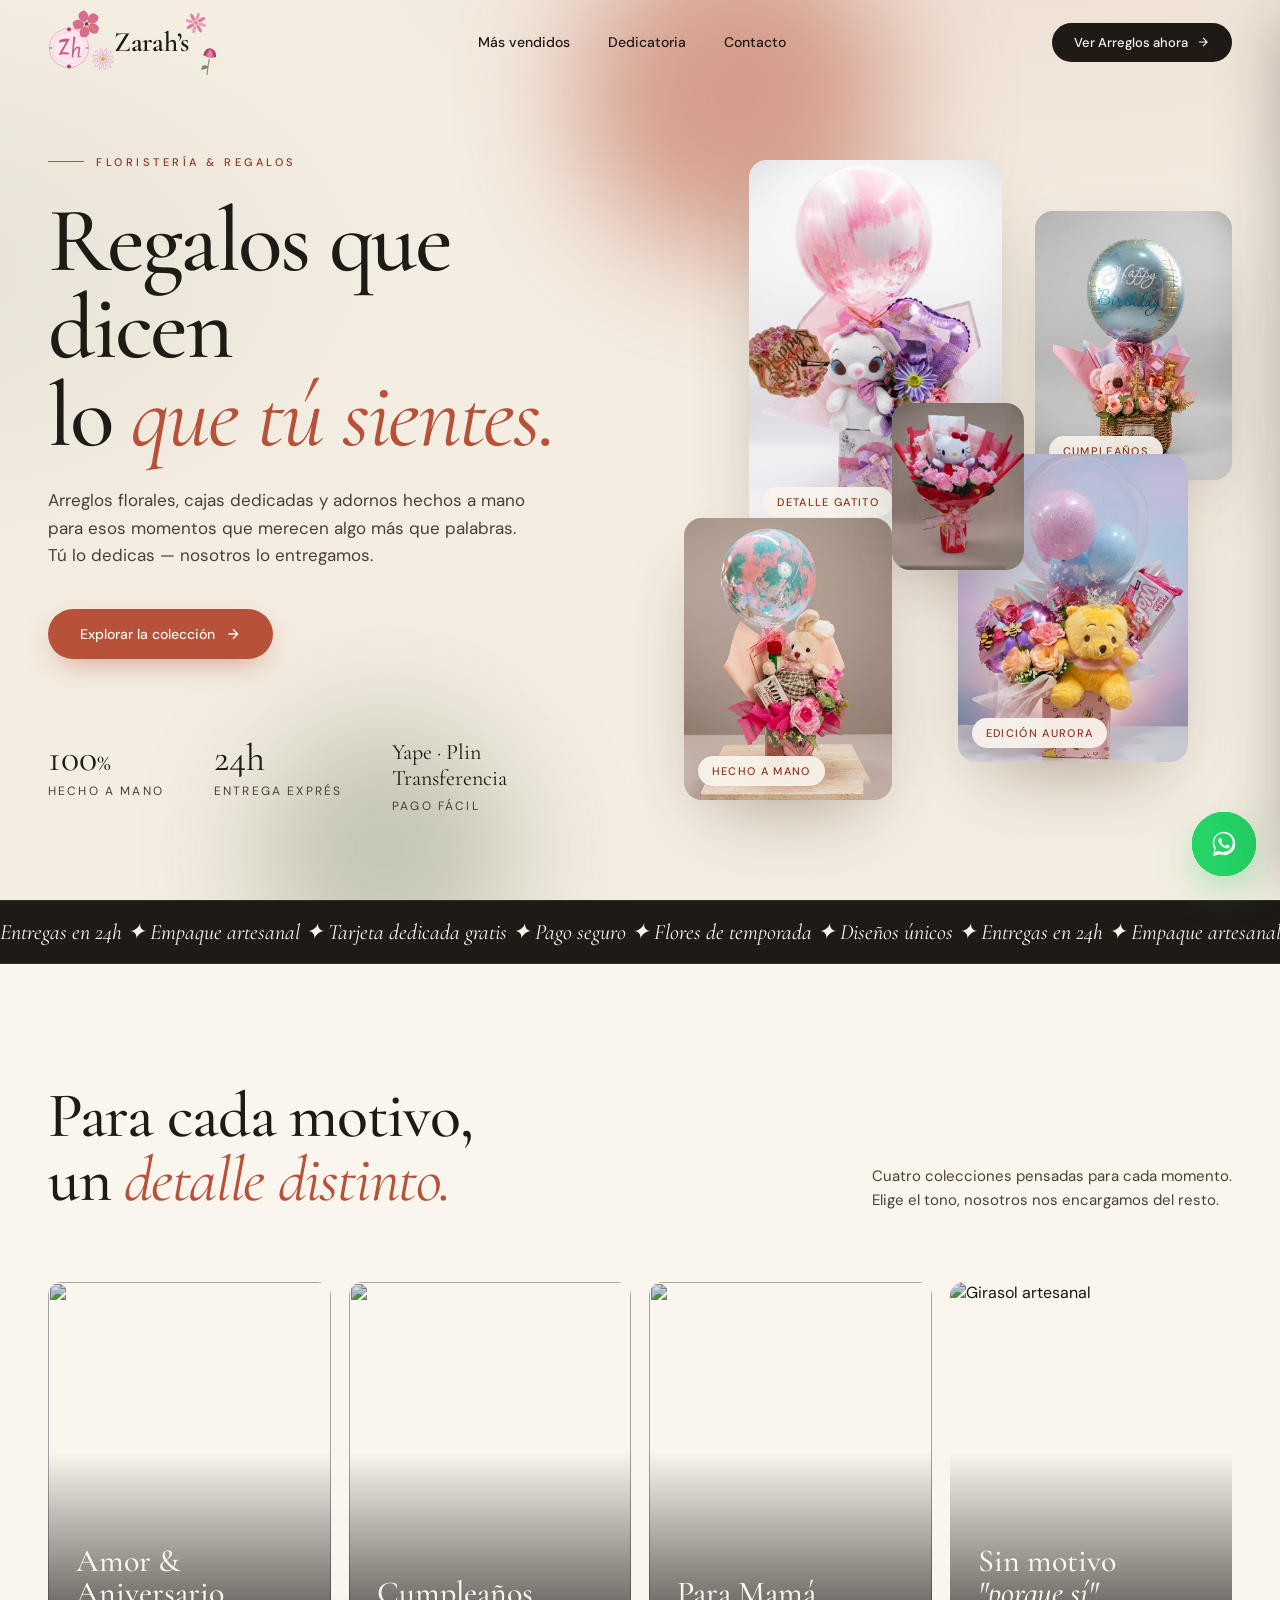
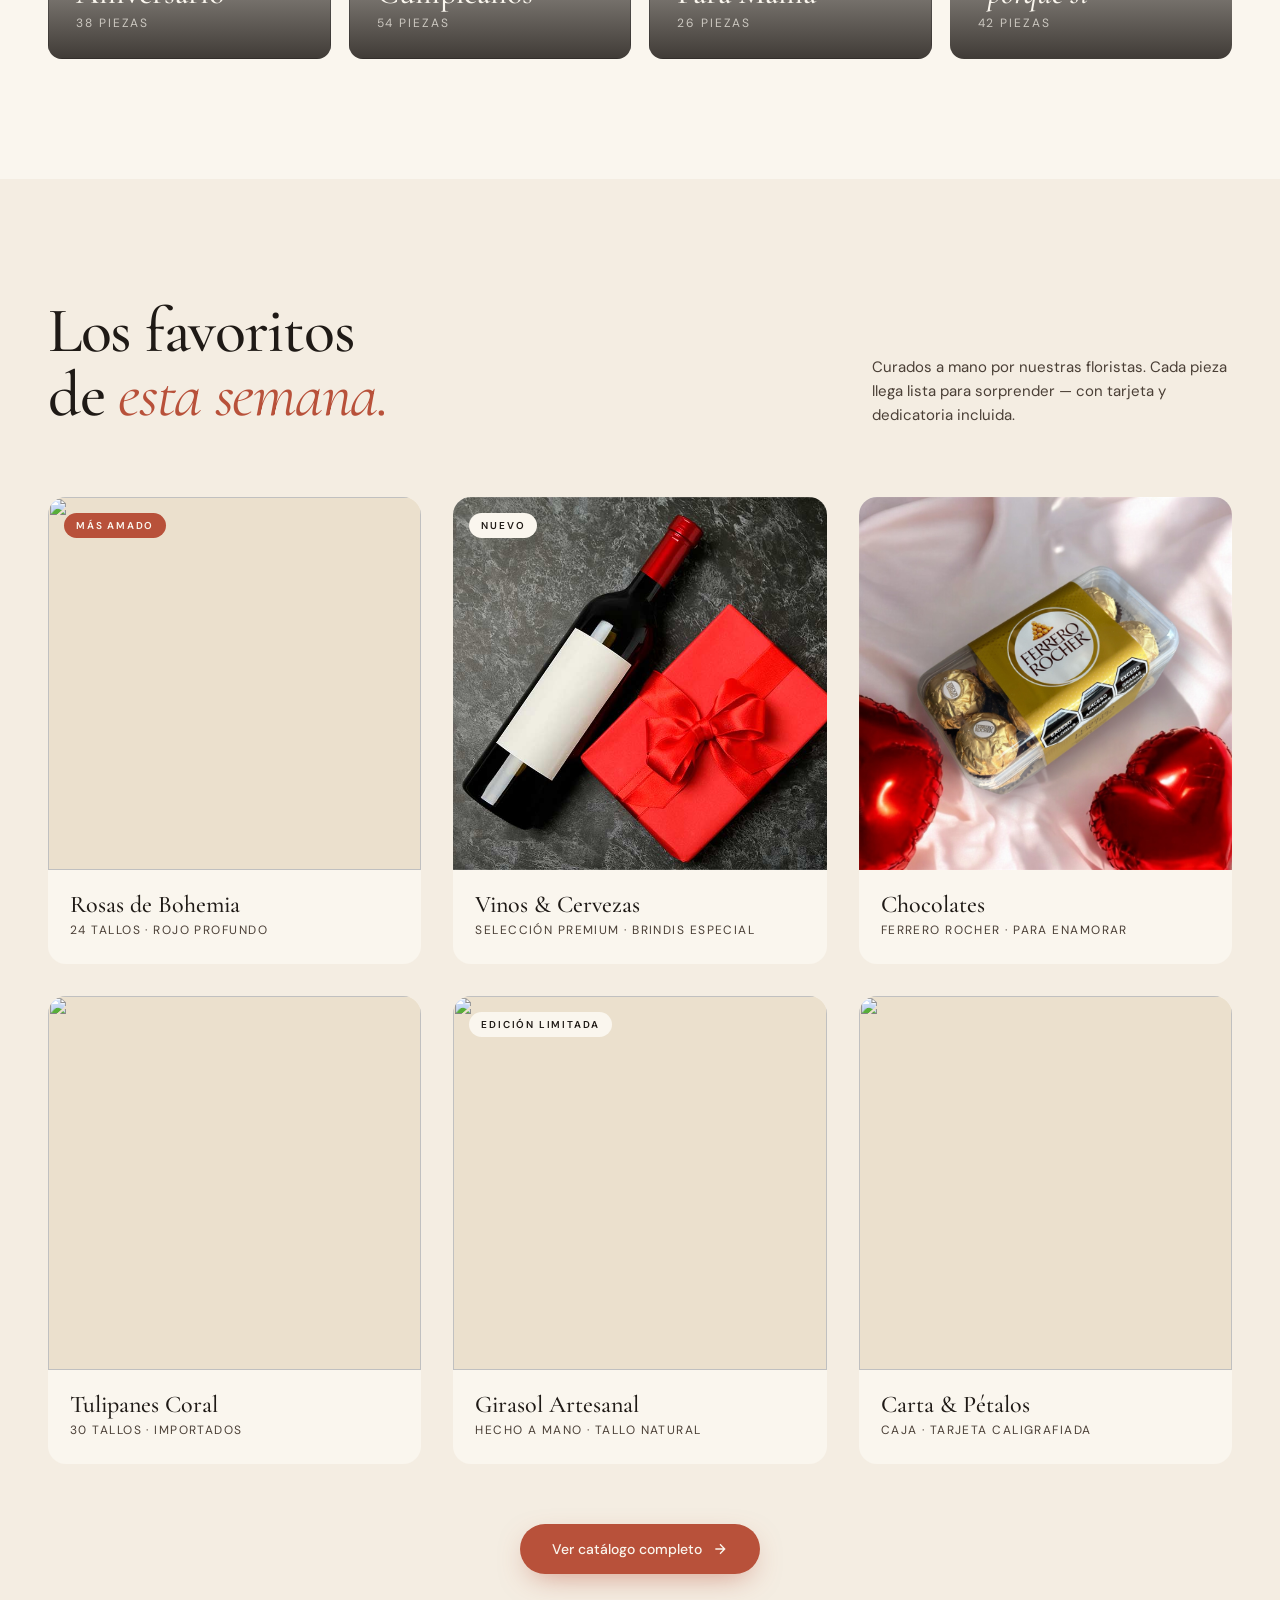
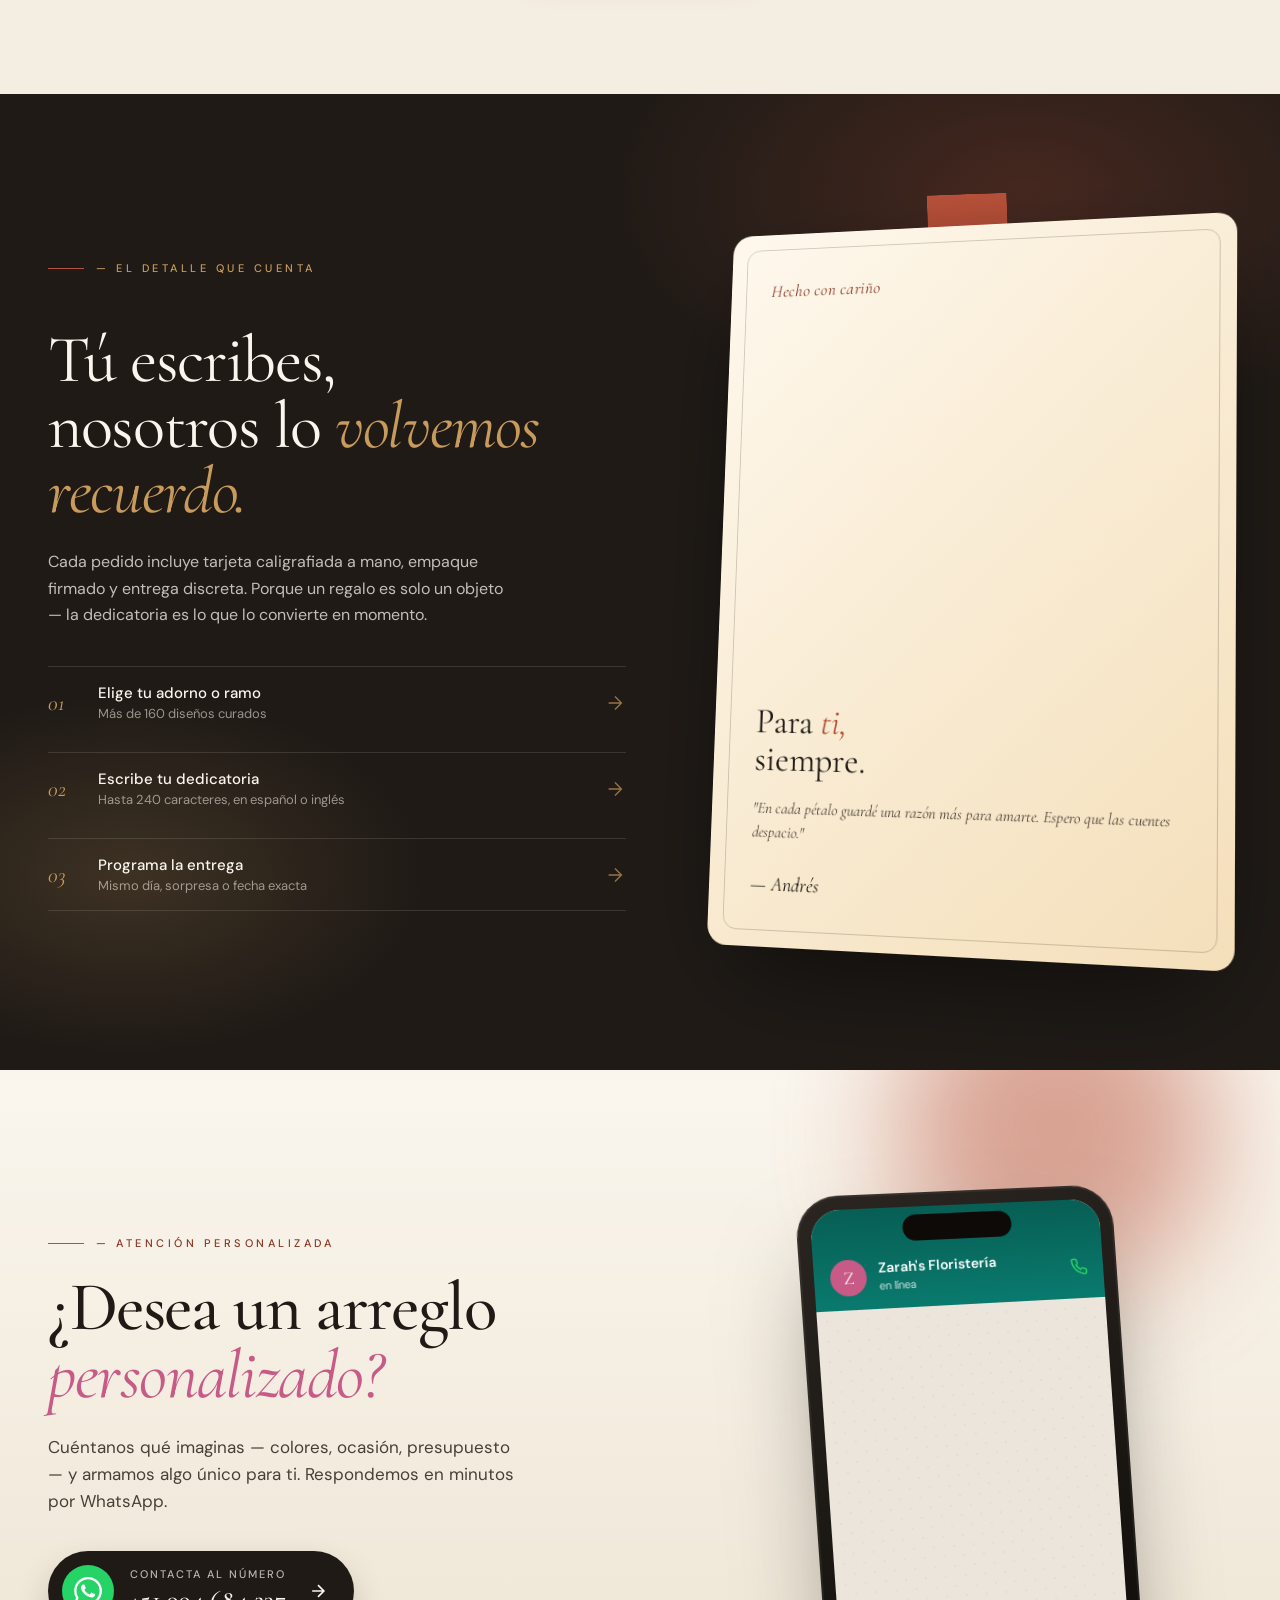
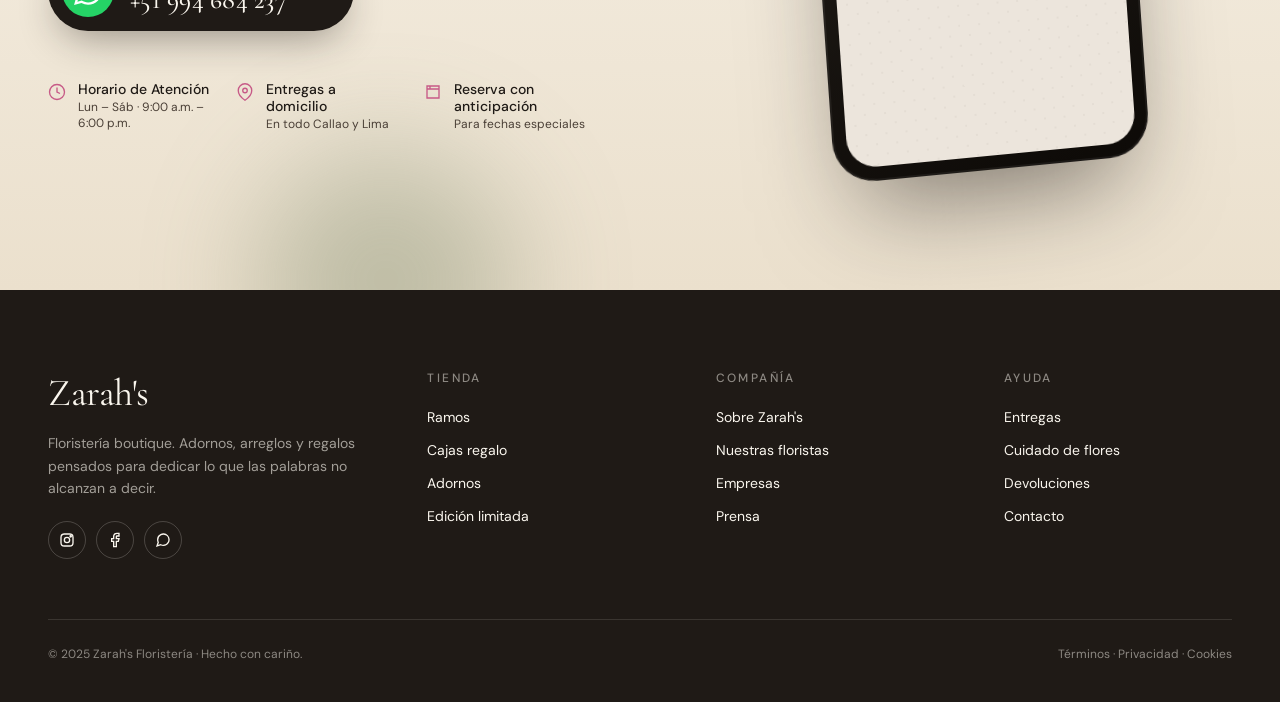
==== commit 2784c1c0: "Semana 6 Sesión 7: vista de ajuste completa" ====
--- a/index.html
+++ b/index.html
@@ -416,7 +416,7 @@
       <h2>¿Desea un arreglo<br><em>personalizado?</em></h2>
       <p>Cuéntanos qué imaginas — colores, ocasión, presupuesto — y armamos algo único para ti. Respondemos en minutos por WhatsApp.</p>
 
-      <a class="contact-btn" href="https://wa.me/51994684237?text=Hola%20Zarah's%2C%20quisiera%20un%20arreglo%20personalizado" target="_blank" rel="noopener">
+      <a data-wa-link class="contact-btn" href="https://wa.me/51994684237?text=Hola%20Zarah's%2C%20quisiera%20un%20arreglo%20personalizado" target="_blank" rel="noopener">
         <span class="contact-btn-ic">
           <svg width="28" height="28" viewBox="0 0 24 24" fill="currentColor">
             <path d="M.057 24l1.687-6.163a11.867 11.867 0 0 1-1.587-5.946C.16 5.335 5.495 0 12.05 0a11.817 11.817 0 0 1 8.413 3.488 11.824 11.824 0 0 1 3.48 8.414c-.003 6.557-5.338 11.892-11.893 11.892a11.9 11.9 0 0 1-5.688-1.448L.057 24zm6.597-3.807c1.676.995 3.276 1.591 5.392 1.592 5.448 0 9.886-4.434 9.889-9.885.002-5.462-4.415-9.89-9.881-9.892-5.452 0-9.887 4.434-9.889 9.884-.001 2.225.651 3.891 1.746 5.634l-.999 3.648 3.742-.981zm11.387-5.464c-.074-.124-.272-.198-.57-.347-.297-.149-1.758-.868-2.031-.967-.272-.099-.47-.149-.669.149-.198.297-.768.967-.941 1.165-.173.198-.347.223-.644.074-.297-.149-1.255-.462-2.39-1.475-.883-.788-1.48-1.761-1.653-2.059-.173-.297-.018-.458.13-.606.134-.133.297-.347.446-.521.151-.172.2-.296.3-.495.099-.198.05-.372-.025-.521-.075-.149-.669-1.612-.916-2.207-.242-.579-.487-.501-.669-.51l-.57-.01c-.198 0-.52.074-.792.372s-1.04 1.016-1.04 2.479 1.065 2.876 1.213 3.074c.149.198 2.095 3.2 5.076 4.487.709.306 1.263.489 1.694.626.712.226 1.36.194 1.872.118.571-.085 1.758-.719 2.006-1.413.248-.694.248-1.289.173-1.413z"/>
@@ -424,7 +424,7 @@
         </span>
         <span class="contact-btn-text">
           <span class="lbl">Contacta al número</span>
-          <span class="num">+51 994 684 237</span>
+          <span class="num" data-wa-num>+51 994 684 237</span>
         </span>
         <svg class="contact-btn-arrow" width="20" height="20" viewBox="0 0 24 24" fill="none" stroke="currentColor" stroke-width="2"><path d="M5 12h14m-7-7l7 7-7 7"/></svg>
       </a>
@@ -434,14 +434,14 @@
           <svg width="18" height="18" viewBox="0 0 24 24" fill="none" stroke="currentColor" stroke-width="1.8"><circle cx="12" cy="12" r="10"/><path d="M12 6v6l4 2"/></svg>
           <div>
             <div class="t">Horario de Atención</div>
-            <div class="d">Lun – Sáb · 9:00 a.m. – 6:00 p.m.</div>
+            <div class="d" data-cfg="horario">Lun – Sáb · 9:00 a.m. – 6:00 p.m.</div>
           </div>
         </div>
         <div class="contact-meta-item">
           <svg width="18" height="18" viewBox="0 0 24 24" fill="none" stroke="currentColor" stroke-width="1.8"><path d="M21 10c0 7-9 13-9 13s-9-6-9-13a9 9 0 0 1 18 0z"/><circle cx="12" cy="10" r="3"/></svg>
           <div>
             <div class="t">Entregas a domicilio</div>
-            <div class="d">En todo Callao y Lima</div>
+            <div class="d" data-cfg="area_entrega">En todo Callao y Lima</div>
           </div>
         </div>
         <div class="contact-meta-item">
@@ -529,10 +529,10 @@
 </footer>
 
 <!-- ============ WHATSAPP FLOAT ============ -->
-<a href="https://wa.me/51994684237?text=Hola%20Zarah's%2C%20quisiera%20hacer%20una%20consulta" target="_blank" rel="noopener" class="wa-float" aria-label="Consultas por WhatsApp">
+<a data-wa-link href="https://wa.me/51994684237?text=Hola%20Zarah's%2C%20quisiera%20hacer%20una%20consulta" target="_blank" rel="noopener" class="wa-float" aria-label="Consultas por WhatsApp">
   <span class="wa-bubble">
     <span class="wa-title">Consultas aquí</span>
-    <span class="wa-num">+51 994 684 237</span>
+    <span class="wa-num" data-wa-num>+51 994 684 237</span>
   </span>
   <span class="wa-icon">
     <svg width="30" height="30" viewBox="0 0 32 32" fill="currentColor">
@@ -583,5 +583,12 @@
   }
 </script>
 
+<!-- Configuración de la tienda desde Supabase (WhatsApp, horario, zona).
+     Si Supabase falla, se mantienen los valores escritos en el HTML. -->
+<script type="module">
+  import { cargarConfig, aplicarConfigDom } from './config-publico.js';
+  cargarConfig().then(aplicarConfigDom);
+</script>
+
 </body>
 </html>
--- a/mobile.css
+++ b/mobile.css
@@ -83,15 +83,25 @@
 
 /* ============ LANDING & PRODUCTOS — mobile ============ */
 @media (max-width: 980px) {
+  /* Prevent horizontal overflow globally */
+  html, body { overflow-x: hidden !important; max-width: 100vw; }
+
   /* Show hamburger, hide links */
   .nav-burger { display: inline-flex; }
   .nav-links { display: none !important; }
 
   /* Trim padding so logo fits */
-  .nav, .nav.scrolled { padding: 14px 18px; }
-  .nav-logo { font-size: 22px; gap: 6px; }
-  .nav-logo svg:first-child { width: 34px; height: 34px; }
-  .word-text { font-size: 22px; }
+  .nav, .nav.scrolled {
+    padding: 14px 16px;
+    width: 100%;
+    max-width: 100vw;
+    box-sizing: border-box;
+    overflow: hidden;
+  }
+  .nav-logo { font-size: 20px; gap: 6px; flex-shrink: 0; min-width: 0; }
+  .nav-logo svg:first-child { width: 32px; height: 32px; }
+  .nav-wordmark { padding: 4px 8px 4px 12px; overflow: hidden; }
+  .word-text { font-size: 20px; }
   .flor { display: none; }
   .nav-cta { padding: 10px 14px; font-size: 12px; }
 
@@ -140,33 +150,69 @@
   .contact-copy h2 { font-size: clamp(32px, 9vw, 56px); }
 
   /* Footer */
+  footer { padding: 30px 18px 16px; margin-top: 0; }
   .foot-grid { grid-template-columns: 1fr 1fr !important; gap: 28px !important; }
   .foot-row { flex-direction: column; align-items: flex-start !important; }
   .foot-links { flex-wrap: wrap; gap: 16px !important; }
+  .foot-copy { margin-top: 16px; padding-top: 14px; }
 
   /* Ticker */
   .ticker-track { font-size: 18px; gap: 36px; }
   .ticker-track .dot { width: 4px; height: 4px; }
 
   /* Productos page — page head + filters */
-  .page-head { padding: 90px 18px 20px; }
-  .page-head h1 { font-size: clamp(36px, 9vw, 64px); }
-  .page-head p { font-size: 14px; }
+  .page-head { padding: 14px 16px 6px; }
+  .page-head .eyebrow { font-size: 10px; letter-spacing: 0.25em; }
+  .page-head h1 { font-size: clamp(28px, 8vw, 48px); margin-top: 6px; }
+  .page-head p { font-size: 13px; margin-top: 8px; }
+
   .filters {
-    padding: 0 18px;
+    padding: 0 14px;
     flex-direction: column;
     align-items: stretch;
-    gap: 14px;
-  }
-  .filter-chips { overflow-x: auto; flex-wrap: nowrap; padding-bottom: 4px; -webkit-overflow-scrolling: touch; }
+    gap: 8px;
+    margin: 6px 0 6px !important;
+    width: 100%;
+    max-width: 100%;
+    box-sizing: border-box;
+  }
+  .filter-chips {
+    display: flex;
+    overflow-x: auto;
+    overflow-y: hidden;
+    flex-wrap: nowrap;
+    gap: 6px;
+    padding-bottom: 4px;
+    -webkit-overflow-scrolling: touch;
+    min-width: 0;
+    width: 100%;
+    max-width: 100%;
+  }
   .filter-chips::-webkit-scrollbar { height: 0; }
-  .chip { white-space: nowrap; flex-shrink: 0; }
-  .filter-right { width: 100%; justify-content: space-between; }
-  .catalog { padding: 0 18px 50px; gap: 16px 12px !important; }
+  .chip { white-space: nowrap; flex-shrink: 0; padding: 8px 14px; font-size: 12px; }
+  .filter-right { width: 100%; justify-content: space-between; flex-wrap: wrap; gap: 8px; }
+  .sort-select { font-size: 12px; padding: 8px 12px; flex: 1; min-width: 0; }
+  .result-count { font-size: 12px; }
+
+  .catalog {
+    padding: 0 14px 16px;
+    gap: 16px !important;
+    grid-template-columns: 1fr !important;
+    max-width: 100%;
+    box-sizing: border-box;
+  }
+
+  /* Product cards — single column, full width */
+  .p-img { aspect-ratio: 1/1; }
+  .p-body { padding: 14px 10px 8px; }
+  .p-name { font-size: 13px; letter-spacing: 0.12em; min-height: auto; }
+  .p-price-row { margin-top: 8px; font-size: 15px; }
+  .p-save { font-size: 11px; }
+  .p-quick { bottom: 12px !important; }
 
   /* Pagination */
-  .pagination { padding: 16px 0 50px; flex-wrap: wrap; }
-  .pagination button { width: 38px; height: 38px; }
+  .pagination { padding: 10px 14px 16px; flex-wrap: wrap; gap: 6px; }
+  .pagination button { width: 36px; height: 36px; font-size: 13px; }
 
   /* Search overlay */
   .search-overlay { padding: 14px 16px; }
@@ -174,144 +220,488 @@
   .search-bar input { font-size: 15px; }
 }
 
-@media (max-width: 600px) {
-  /* Catalog → 1 col on very small screens */
-  .catalog { grid-template-columns: 1fr !important; }
+@media (max-width: 480px) {
+  /* Single column on small screens */
   .product-grid { grid-template-columns: 1fr !important; }
   .cats-grid { grid-template-columns: 1fr !important; }
 
-  /* Stats and stuff that should stack */
   .hero-meta > div { width: 47%; }
   .hero-meta { gap: 18px !important; }
-
-  /* Tile mosaic — smaller */
-  .mosaic { height: 420px !important; }
-
-  /* Marquee text smaller */
+  .mosaic { height: 380px !important; }
   .marquee-item { font-size: 18px; gap: 30px; }
-}
+
+  /* Admin login card */
+  .login-card { padding: 28px 18px 24px; border-radius: 14px; }
+  .login-shell { padding: 12px; }
+  .login-card h1 { font-size: 28px; }
+
+  /* Admin — tighter */
+  .main { padding: 12px 10px 24px !important; }
+  .main-head h2 { font-size: 22px; }
+  .stat .val { font-size: 22px; }
+}
+
+/* ============ ADMIN TOPBAR + DRAWER — hidden on desktop ============ */
+.admin-topbar { display: none; }
+.admin-drawer-overlay { display: none; }
+.admin-drawer { display: none; }
+.table-scroll-hint { display: none; }
 
 /* ============ ADMIN — mobile ============ */
 @media (max-width: 980px) {
   .app-shell {
     grid-template-columns: 1fr !important;
-  }
-  .sidebar {
-    position: sticky !important; top: 0;
-    height: auto !important;
-    flex-direction: row !important;
-    align-items: center !important;
-    padding: 10px 12px !important;
-    flex-wrap: nowrap;
-    gap: 8px;
-    border-bottom: 1px solid rgba(255,255,255,0.06);
-    z-index: 60;
-    width: 100vw !important;
-    max-width: 100vw;
+    overflow-x: hidden;
+  }
+
+  /* Hide desktop sidebar completely */
+  #desktopSidebar { display: none !important; }
+
+  /* === Top bar (like YouTube) === */
+  .admin-topbar {
+    display: flex;
+    align-items: center;
+    gap: 12px;
+    background: var(--ink, #1f1a16);
+    color: var(--cream, #faf6ee);
+    padding: 10px 16px;
+    position: sticky;
+    top: 0;
+    z-index: 70;
+    width: 100%;
     box-sizing: border-box;
-    overflow: hidden;
-  }
-  .sb-brand {
-    margin-bottom: 0 !important;
+  }
+  .topbar-burger {
+    width: 40px; height: 40px;
+    border-radius: 50%;
+    display: grid; place-items: center;
+    background: transparent;
+    color: var(--cream, #faf6ee);
+    border: none; cursor: pointer;
+    transition: background .2s;
     flex-shrink: 0;
-    font-size: 18px;
-    gap: 8px;
-  }
-  .sb-brand-mark { width: 28px; height: 28px; font-size: 12px; }
-  .sb-tag { display: none; }
-  .sb-nav {
-    flex-direction: row !important;
+  }
+  .topbar-burger:hover { background: rgba(255,255,255,0.1); }
+  .topbar-brand {
+    font-family: var(--serif, "Cormorant Garamond", serif);
+    font-size: 22px;
+    font-weight: 500;
+    display: flex; align-items: center; gap: 10px;
+  }
+  .topbar-brand .sb-brand-mark {
+    width: 30px; height: 30px;
+    border-radius: 50%;
+    background: rgba(199, 90, 135, 0.18);
+    color: var(--rose, #c75a87);
+    display: grid; place-items: center;
+    font-family: var(--serif, "Cormorant Garamond", serif);
+    font-size: 13px; font-weight: 600;
+  }
+
+  /* === Drawer overlay === */
+  .admin-drawer-overlay {
+    display: block;
+    position: fixed; inset: 0;
+    background: rgba(0,0,0,0.5);
+    backdrop-filter: blur(3px);
+    z-index: 199;
+    opacity: 0;
+    visibility: hidden;
+    transition: opacity .3s, visibility .3s;
+  }
+  .admin-drawer-overlay.open { opacity: 1; visibility: visible; }
+
+  /* === Drawer (slides from left) === */
+  .admin-drawer {
+    display: flex;
+    flex-direction: column;
+    position: fixed;
+    top: 0; left: 0; bottom: 0;
+    width: 280px;
+    max-width: 85vw;
+    background: var(--ink, #1f1a16);
+    color: var(--cream, #faf6ee);
+    z-index: 200;
+    transform: translateX(-100%);
+    transition: transform .35s cubic-bezier(.2,.7,.2,1);
+    box-shadow: 8px 0 40px -10px rgba(0,0,0,0.5);
+    padding: 0;
+  }
+  .admin-drawer.open { transform: translateX(0); }
+
+  .drawer-head {
+    display: flex; align-items: center; justify-content: space-between;
+    padding: 18px 18px 12px;
+    border-bottom: 1px solid rgba(255,255,255,0.08);
+  }
+  .drawer-brand {
+    font-family: var(--serif, "Cormorant Garamond", serif);
+    font-size: 24px;
+    font-weight: 500;
+    display: flex; align-items: center; gap: 10px;
+  }
+  .drawer-brand .sb-brand-mark {
+    width: 32px; height: 32px;
+    border-radius: 50%;
+    background: rgba(199, 90, 135, 0.18);
+    color: var(--rose, #c75a87);
+    display: grid; place-items: center;
+    font-family: var(--serif, "Cormorant Garamond", serif);
+    font-size: 14px; font-weight: 600;
+  }
+  .drawer-close {
+    width: 36px; height: 36px;
+    border-radius: 50%;
+    display: grid; place-items: center;
+    background: transparent;
+    color: rgba(250,246,238,0.6);
+    border: none; cursor: pointer;
+    transition: background .2s, color .2s;
+  }
+  .drawer-close:hover { background: rgba(255,255,255,0.08); color: var(--cream, #faf6ee); }
+
+  .drawer-tag {
+    padding: 10px 20px 6px;
+    font-size: 10px;
+    text-transform: uppercase;
+    letter-spacing: 0.2em;
+    color: rgba(250,246,238,0.4);
+  }
+
+  .drawer-nav {
+    display: flex; flex-direction: column;
+    gap: 2px;
+    padding: 6px 10px;
     flex: 1;
-    min-width: 0;
-    justify-content: flex-end;
-    gap: 2px !important;
-    overflow-x: auto;
-    -webkit-overflow-scrolling: touch;
-  }
-  .sb-nav::-webkit-scrollbar { height: 0; }
-  .sb-nav .item {
-    padding: 8px !important;
-    flex-shrink: 0;
-  }
-  .sb-nav .item span { display: none; }
-  .sb-footer {
-    margin-top: 0 !important;
-    padding-top: 0 !important;
-    display: flex;
-    gap: 4px;
-    flex-shrink: 0;
-  }
-  .sb-store, .sb-logout {
-    margin-top: 0 !important;
-    padding: 8px !important;
-    font-size: 0 !important; /* hide text, only icon */
-    border: 1px solid rgba(255,255,255,0.12);
-    border-radius: 8px;
-  }
-  .sb-store svg, .sb-logout svg { width: 16px; height: 16px; }
-
-  .main { padding: 20px 16px 40px !important; }
-  .main-head { flex-direction: column; align-items: stretch !important; }
-  .main-head h2 { font-size: 28px; }
+  }
+  .drawer-item {
+    display: flex; align-items: center; gap: 14px;
+    padding: 14px 16px;
+    border-radius: 12px;
+    font-size: 15px;
+    font-weight: 500;
+    color: rgba(250,246,238,0.65);
+    cursor: pointer;
+    transition: background .2s, color .2s;
+  }
+  .drawer-item:hover { background: rgba(255,255,255,0.06); color: var(--cream, #faf6ee); }
+  .drawer-item.active {
+    background: rgba(199, 90, 135, 0.15);
+    color: var(--cream, #faf6ee);
+  }
+  .drawer-item.active svg { color: var(--rose, #c75a87); }
+  .drawer-item svg { opacity: 0.7; flex-shrink: 0; }
+  .drawer-item.active svg { opacity: 1; }
+
+  .drawer-footer {
+    padding: 14px 14px 20px;
+    border-top: 1px solid rgba(255,255,255,0.08);
+    display: flex; flex-direction: column; gap: 4px;
+  }
+  .drawer-link {
+    display: flex; align-items: center; gap: 10px;
+    padding: 12px 14px;
+    border-radius: 10px;
+    font-size: 13px;
+    color: rgba(250,246,238,0.55);
+    background: transparent;
+    border: none; cursor: pointer;
+    text-decoration: none;
+    font-family: inherit;
+    transition: background .2s, color .2s;
+  }
+  .drawer-link:hover { background: rgba(255,255,255,0.06); color: var(--cream, #faf6ee); }
+  .drawer-logout:hover { color: #f87171; }
+
+  /* === Main content area === */
+  .main { padding: 16px 14px 32px !important; }
+  .main-head { flex-direction: column; align-items: stretch !important; gap: 12px; }
+  .main-head h2 { font-size: 26px; }
+  .main-head p { font-size: 13px; }
   .main-head .btn-new { align-self: flex-start; }
 
-  .stats { grid-template-columns: 1fr 1fr !important; gap: 10px !important; }
+  .stats { grid-template-columns: 1fr 1fr !important; gap: 8px !important; }
   .stat { padding: 14px 16px; }
-  .stat .val { font-size: 28px; }
+  .stat .val { font-size: 26px; }
 
   .toolbar { flex-direction: column; align-items: stretch; gap: 8px; padding: 12px; }
   .search { width: 100%; }
   .tool-select { width: 100%; }
 
-  /* Admin table → horizontal scroll wrapper */
-  .table-wrap { overflow-x: auto; -webkit-overflow-scrolling: touch; }
-  .table-head, .row {
-    grid-template-columns: 60px 1.2fr 0.9fr 80px 80px 60px 50px 40px !important;
-    min-width: 720px;
-    gap: 10px !important;
-    padding: 12px 14px !important;
-    font-size: 11px;
-  }
+  /* Admin table → card layout on mobile */
+  .table-wrap {
+    overflow: visible;
+    background: transparent;
+    border: none;
+    border-radius: 0;
+  }
+
+  /* Hide table header */
+  .table-head { display: none !important; }
+
+  /* Rows → stacked cards */
+  .row {
+    display: grid !important;
+    grid-template-columns: 56px 1fr 1fr !important;
+    grid-template-rows: auto auto auto auto !important;
+    min-width: unset !important;
+    gap: 6px 10px !important;
+    padding: 14px !important;
+    font-size: 13px !important;
+    border-radius: 12px !important;
+    margin-bottom: 10px;
+    background: white;
+    border: 1px solid var(--line, rgba(31,26,22,0.1)) !important;
+    border-bottom: 1px solid var(--line, rgba(31,26,22,0.1)) !important;
+    align-items: center;
+  }
+  .row:last-child { border-bottom: 1px solid var(--line, rgba(31,26,22,0.1)) !important; margin-bottom: 0; }
+
+  /* Thumb — left, spans rows 1-2 */
+  .row .thumb {
+    grid-row: 1 / 3;
+    grid-column: 1;
+    width: 56px !important;
+    height: 56px !important;
+    border-radius: 10px;
+  }
+
+  /* Name — top right, spans 2 cols */
+  .row .name-input {
+    grid-row: 1;
+    grid-column: 2 / 4;
+    font-size: 14px !important;
+    padding: 8px 10px !important;
+  }
+
+  /* Categories — row 2 */
+  .row .cat-picker {
+    grid-row: 2;
+    grid-column: 2 / 4;
+    display: flex !important;
+    min-height: 32px;
+    padding: 4px 8px !important;
+  }
+
+  /* Price fields — row 3, with labels */
+  .row .price-input {
+    grid-row: 3;
+    grid-column: 1 / 2;
+    font-size: 15px !important;
+    padding: 8px 6px !important;
+    text-align: center;
+  }
+  .row .old-input {
+    grid-row: 3;
+    grid-column: 2;
+    font-size: 15px !important;
+    padding: 8px 6px !important;
+    text-align: center;
+  }
+  .row .toggle {
+    grid-row: 3;
+    grid-column: 3;
+    justify-self: center;
+    align-self: center;
+  }
+
+  /* Action row — row 4 */
+  .row .feat-btn {
+    grid-row: 4;
+    grid-column: 1 / 3;
+    width: auto !important;
+    justify-content: center;
+    border-radius: 8px;
+    padding: 8px 12px !important;
+    height: auto !important;
+  }
+  .row .delete-btn {
+    grid-row: 4;
+    grid-column: 3;
+    justify-self: end;
+  }
+
+  .table-scroll-hint { display: none; }
 
   .settings-grid { grid-template-columns: 1fr !important; gap: 14px !important; }
-  .settings-card { padding: 22px 20px; }
+  .settings-card { padding: 22px 18px; }
   .clients-grid { grid-template-columns: 1fr !important; }
   .sale-card { grid-template-columns: auto 1fr !important; gap: 12px; padding: 14px 16px; }
   .sale-total, .sale-actions { grid-column: 2; }
 
-  /* Theme options stack 1 wide on very small, 3 on tablet */
   .theme-options { grid-template-columns: repeat(3, 1fr); gap: 8px; }
   .theme-preview { height: 70px; padding: 8px; }
 
-  /* Modals on mobile */
-  .modal { padding: 28px 22px; max-height: 90vh; overflow-y: auto; }
+  .modal { padding: 24px 18px; max-height: 90vh; overflow-y: auto; }
   .modal h3 { font-size: 22px; }
   .field-row { grid-template-columns: 1fr; }
 }
 
+/* ============ VIEW IMAGE BUTTON + FULLSCREEN VIEWER — hidden on desktop ============ */
+.pm-view-image { display: none; }
+.img-viewer { display: none; }
+
 /* ============ PRODUCT MODAL — mobile ============ */
 @media (max-width: 760px) {
-  .pm-overlay { padding: 0; }
+  /* "Ver imagen" button on top-left corner of modal image */
+  .pm-view-image {
+    display: inline-flex;
+    position: absolute;
+    top: 12px;
+    left: 12px;
+    align-items: center;
+    gap: 6px;
+    padding: 8px 12px;
+    background: rgba(255, 255, 255, 0.95);
+    color: var(--ink, #1f1a16);
+    border: none;
+    border-radius: 999px;
+    font-family: "DM Sans", system-ui, sans-serif;
+    font-size: 12px;
+    font-weight: 600;
+    letter-spacing: 0.04em;
+    cursor: pointer;
+    z-index: 6;
+    box-shadow: 0 4px 14px rgba(0,0,0,0.18);
+    animation: pmViewPulse 2.4s ease-in-out infinite;
+    transition: transform .2s, background .2s;
+  }
+  .pm-view-image:hover,
+  .pm-view-image:active {
+    background: white;
+    transform: scale(1.05);
+    animation: none;
+  }
+  .pm-view-image svg { flex-shrink: 0; }
+  @keyframes pmViewPulse {
+    0%, 100% {
+      transform: scale(1);
+      box-shadow: 0 4px 14px rgba(0,0,0,0.18), 0 0 0 0 rgba(199, 90, 135, 0.5);
+    }
+    50% {
+      transform: scale(1.04);
+      box-shadow: 0 6px 18px rgba(0,0,0,0.22), 0 0 0 8px rgba(199, 90, 135, 0);
+    }
+  }
+
+  /* Fullscreen image viewer */
+  .img-viewer {
+    display: flex;
+    position: fixed;
+    inset: 0;
+    background: rgba(0, 0, 0, 0.95);
+    z-index: 300;
+    align-items: center;
+    justify-content: center;
+    opacity: 0;
+    visibility: hidden;
+    transition: opacity .3s ease, visibility .3s ease;
+    padding: 20px;
+  }
+  .img-viewer.open {
+    opacity: 1;
+    visibility: visible;
+  }
+  .img-viewer-img {
+    width: 100%;
+    height: 100%;
+    background-size: contain;
+    background-position: center;
+    background-repeat: no-repeat;
+    transform: scale(0.85);
+    transition: transform .4s cubic-bezier(.2,.7,.2,1);
+  }
+  .img-viewer.open .img-viewer-img {
+    transform: scale(1);
+    animation: imgViewerIn .5s cubic-bezier(.2,.7,.2,1);
+  }
+  @keyframes imgViewerIn {
+    0% { transform: scale(0.7); opacity: 0; }
+    100% { transform: scale(1); opacity: 1; }
+  }
+  .img-viewer-close {
+    position: absolute;
+    top: 18px; right: 18px;
+    width: 42px; height: 42px;
+    border-radius: 50%;
+    background: rgba(255,255,255,0.15);
+    backdrop-filter: blur(8px);
+    color: white;
+    border: 1px solid rgba(255,255,255,0.25);
+    cursor: pointer;
+    display: grid; place-items: center;
+    z-index: 5;
+    transition: background .2s, transform .2s;
+  }
+  .img-viewer-close:hover,
+  .img-viewer-close:active {
+    background: rgba(255,255,255,0.28);
+    transform: scale(1.05);
+  }
+  .img-viewer-hint {
+    position: absolute;
+    bottom: 24px; left: 50%;
+    transform: translateX(-50%);
+    color: rgba(255,255,255,0.7);
+    font-size: 12px;
+    font-weight: 500;
+    letter-spacing: 0.08em;
+    text-transform: uppercase;
+    animation: imgHintFade 2.4s ease-in-out infinite;
+    pointer-events: none;
+  }
+  @keyframes imgHintFade {
+    0%, 100% { opacity: 0.45; }
+    50% { opacity: 0.9; }
+  }
+}
+
+/* ============ PRODUCT MODAL — mobile (continued) ============ */
+@media (max-width: 760px) {
+  .pm-overlay { padding: 0; align-items: flex-end; }
   .pm {
     grid-template-columns: 1fr !important;
     max-height: 100vh !important;
     height: 100vh;
     border-radius: 0 !important;
     max-width: 100% !important;
+    overflow-y: auto;
+    overflow-x: hidden;
   }
   .pm-img {
     aspect-ratio: auto;
-    height: 260px;
+    height: 240px;
+    min-height: 200px;
+    flex-shrink: 0;
   }
   .pm-body {
-    padding: 26px 22px !important;
+    padding: 20px 18px 28px !important;
     max-height: none !important;
-  }
-  .pm-name { font-size: 24px !important; }
-  .pm-price { font-size: 24px !important; }
+    overflow-y: visible !important;
+  }
+  .pm-cats { margin-bottom: 10px; gap: 5px; }
+  .pm-cat-chip { font-size: 10px; padding: 3px 8px; }
+  .pm-name { font-size: 22px !important; line-height: 1.1; }
+  .pm-price { font-size: 22px !important; margin-top: 10px; gap: 8px; }
+  .pm-price s { font-size: 15px; }
+  .pm-save-row { font-size: 11px; }
+  .pm-features-wrap { margin-top: 16px; padding-top: 14px; }
+  .pm-features-title { font-size: 10px; margin-bottom: 10px; }
+  .pm-features li { font-size: 11px; letter-spacing: 0.08em; gap: 8px; }
+  .pm-field { margin-top: 14px; }
+  .pm-field-title { font-size: 12px; }
+  .pm-field input[type="text"],
+  .pm-field textarea { padding: 10px 12px; font-size: 13px; }
+  .pm-actions { margin-top: 18px; gap: 8px; }
+  .pm-btn { padding: 14px 18px; font-size: 13px; border-radius: 12px; }
+  .pm-note { margin-top: 16px; padding-top: 12px; font-size: 11px; }
   .pm-close {
+    position: fixed;
+    top: 10px; right: 10px;
+    width: 36px; height: 36px;
     background: rgba(255,255,255,0.95) !important;
-    box-shadow: 0 4px 12px rgba(0,0,0,0.15);
+    box-shadow: 0 4px 12px rgba(0,0,0,0.2);
+    z-index: 160;
   }
 }
 
